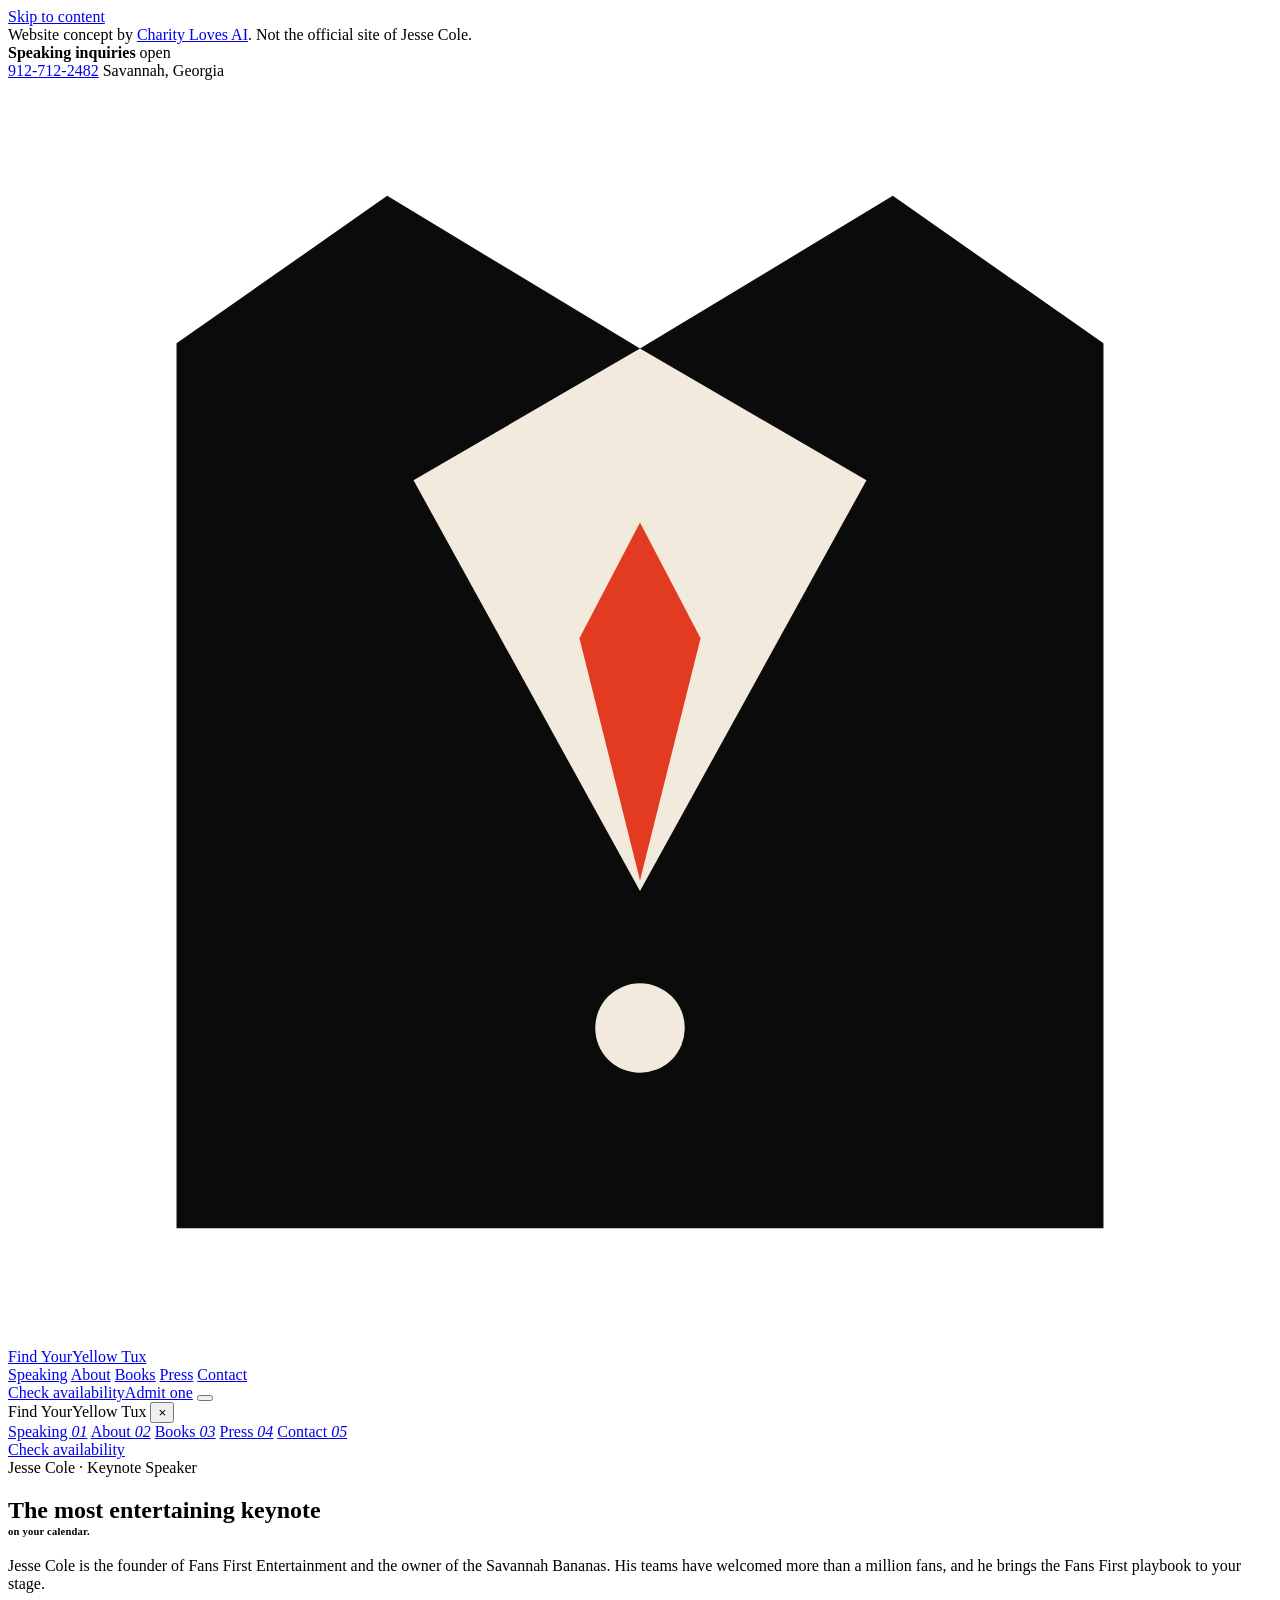
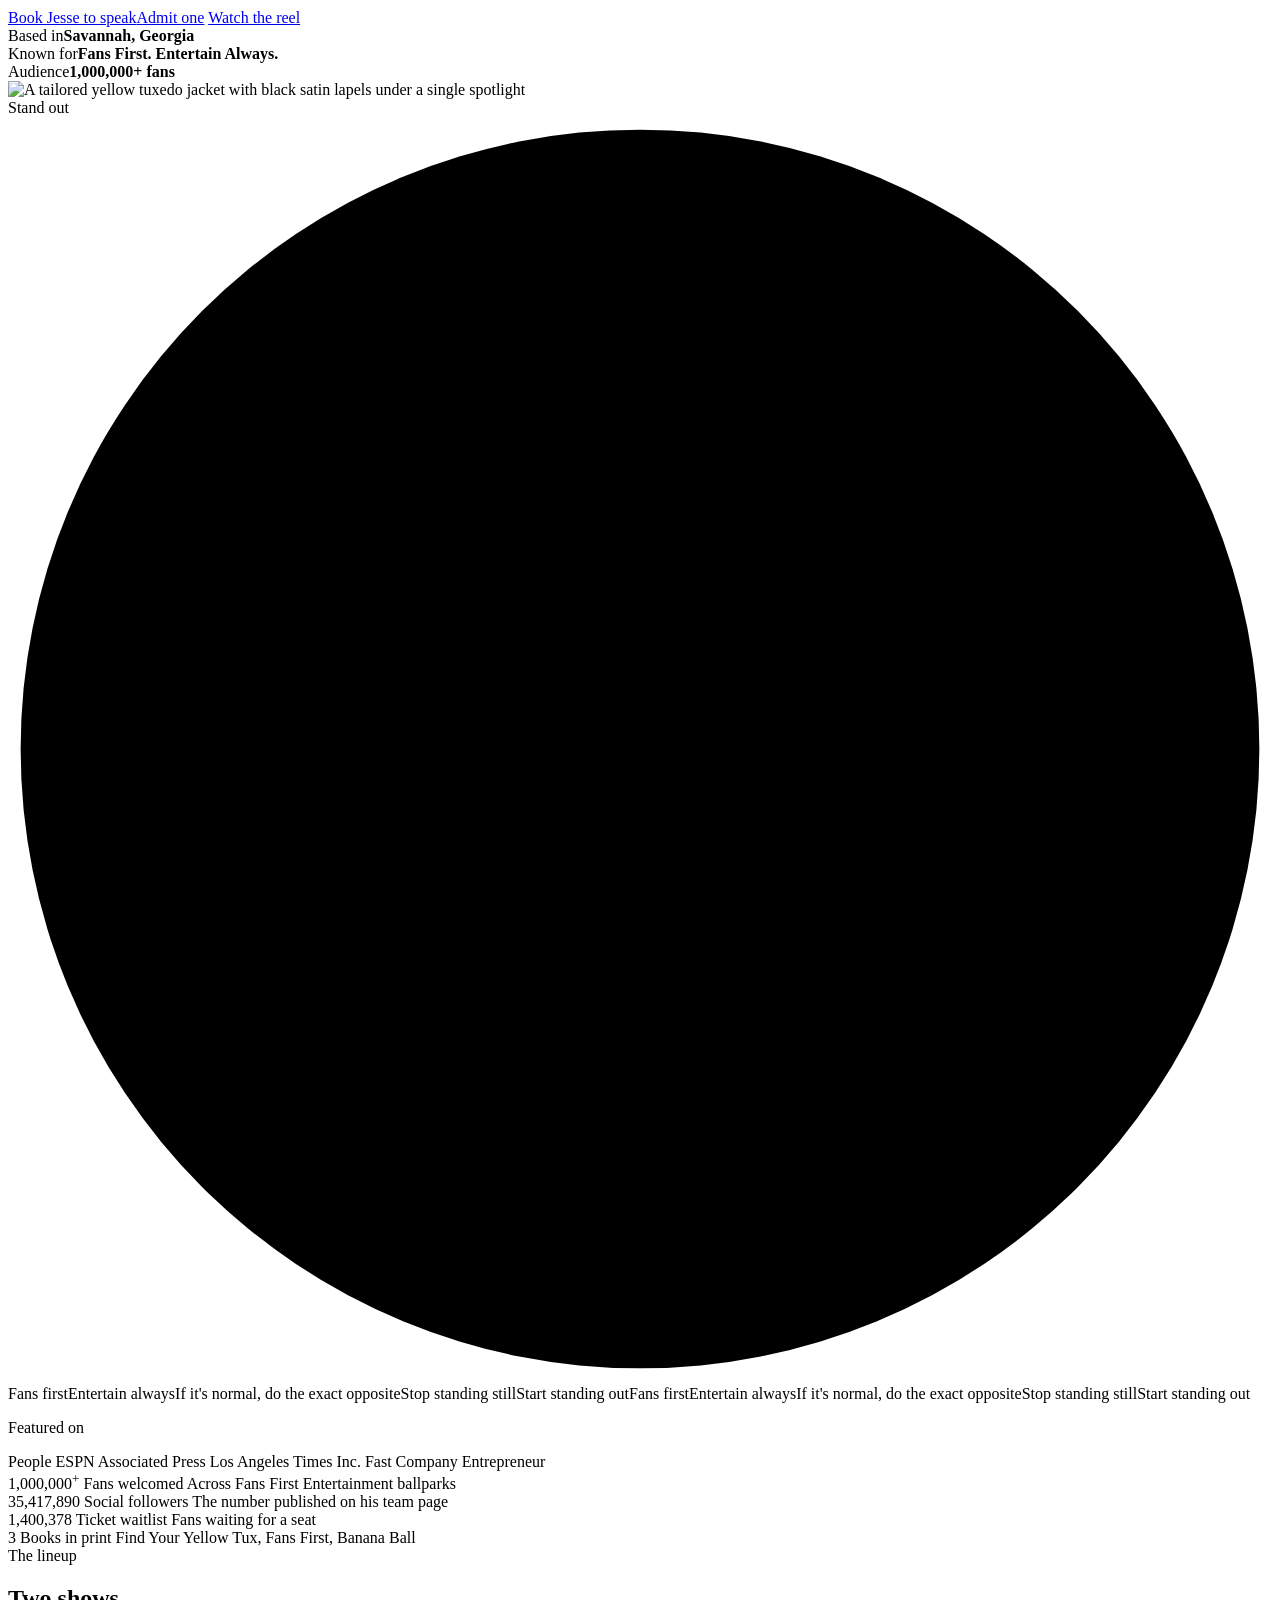
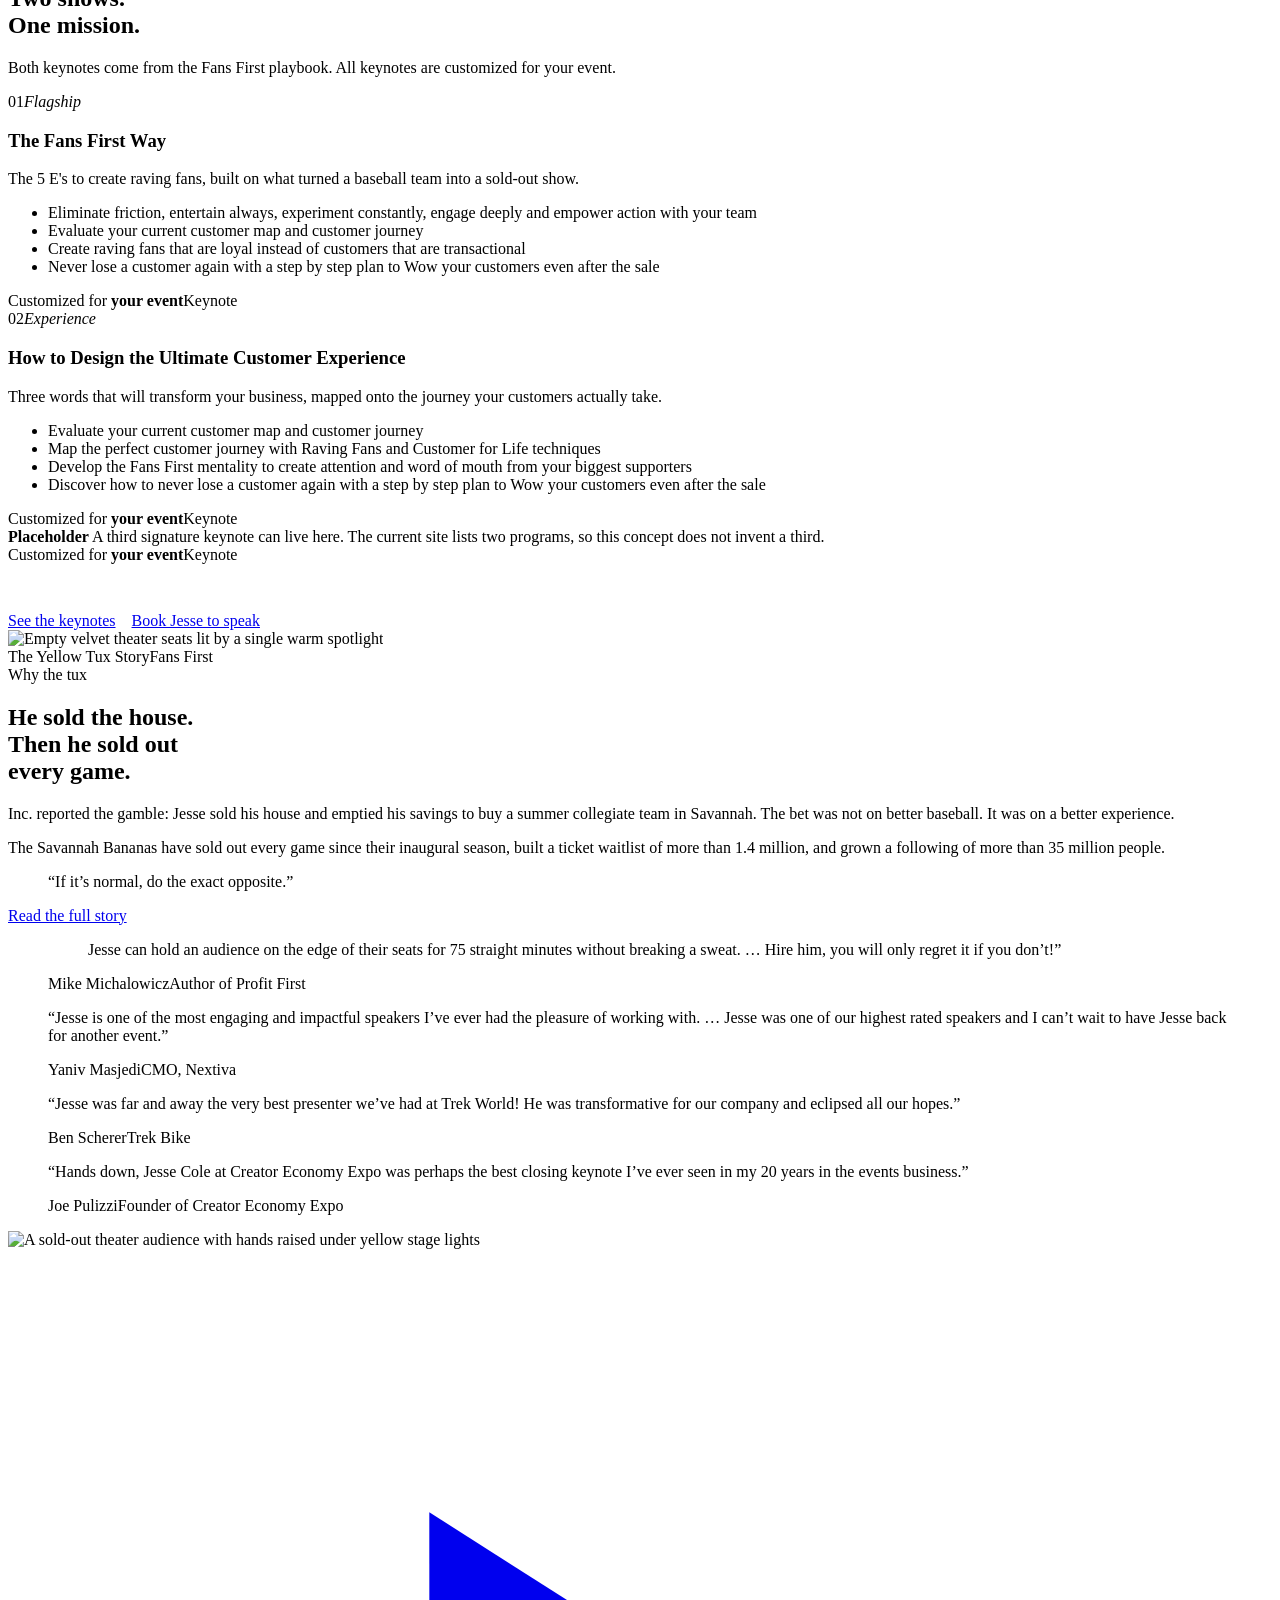
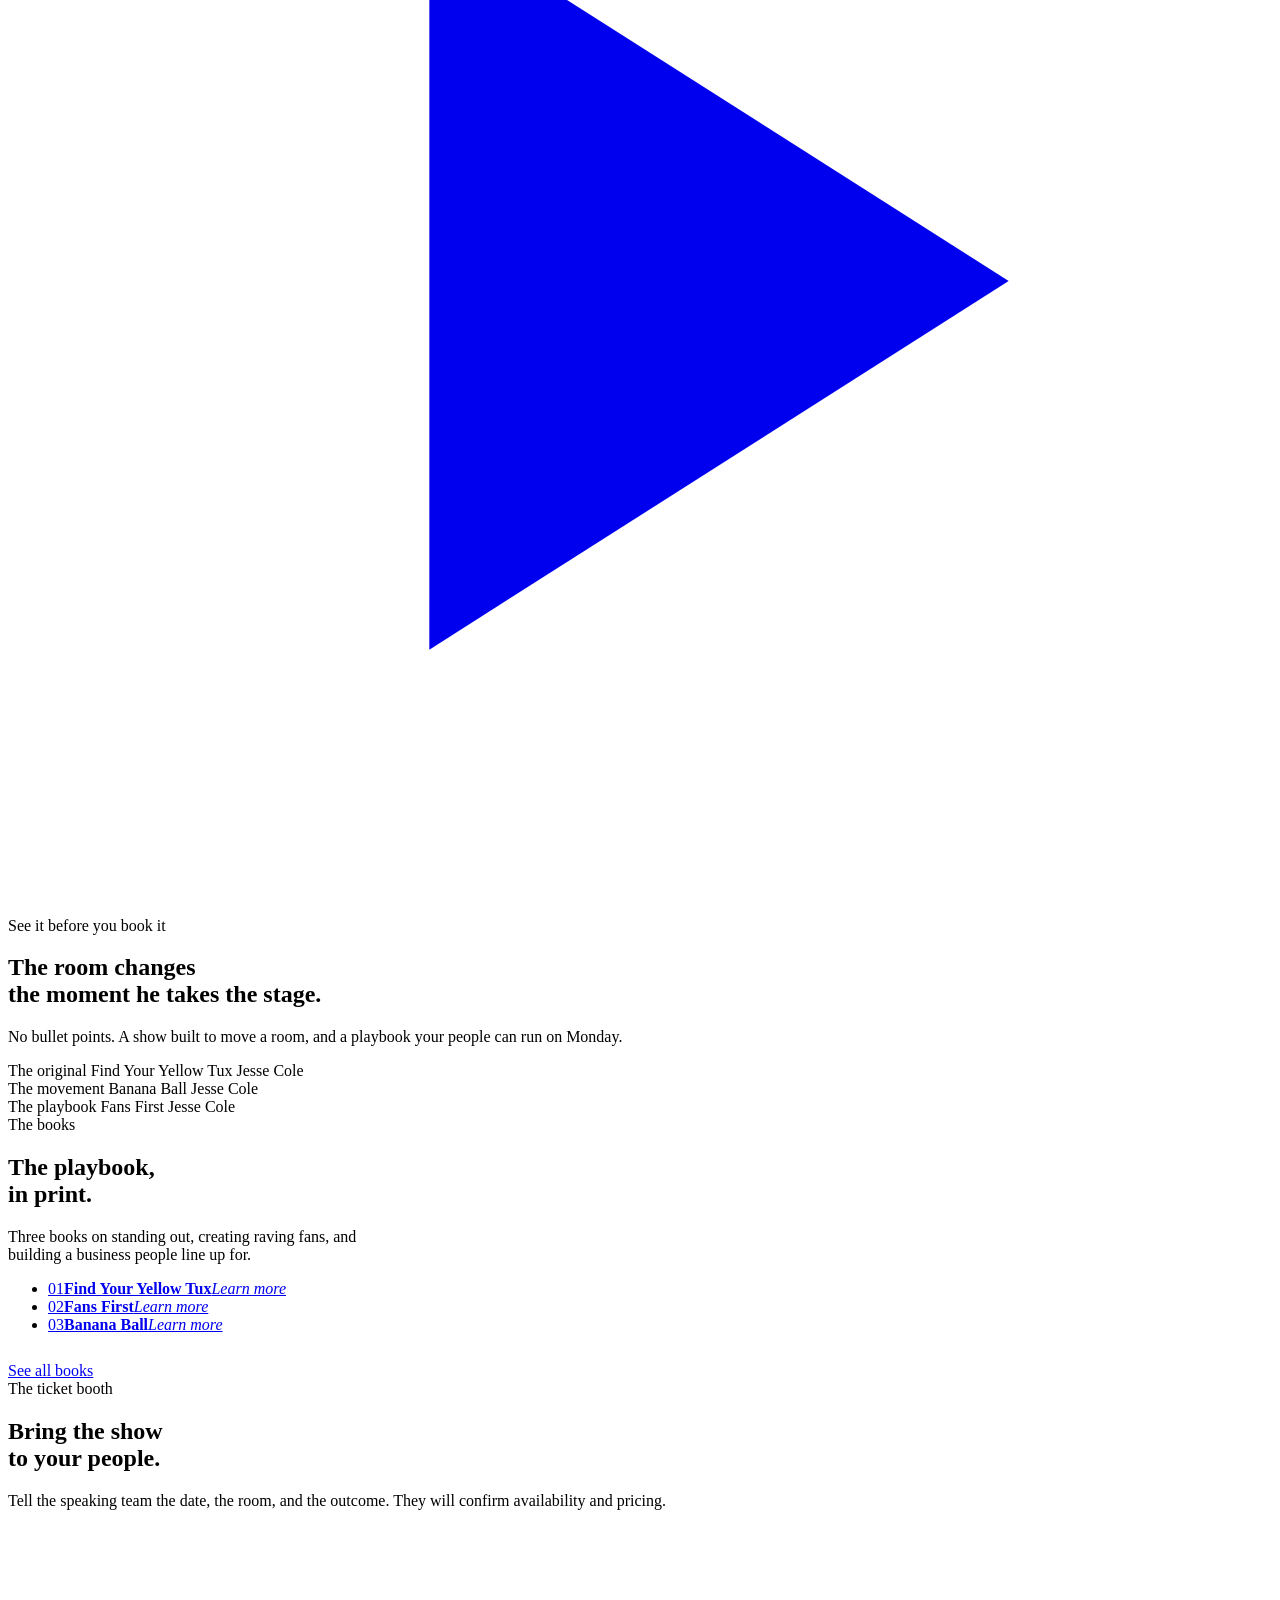
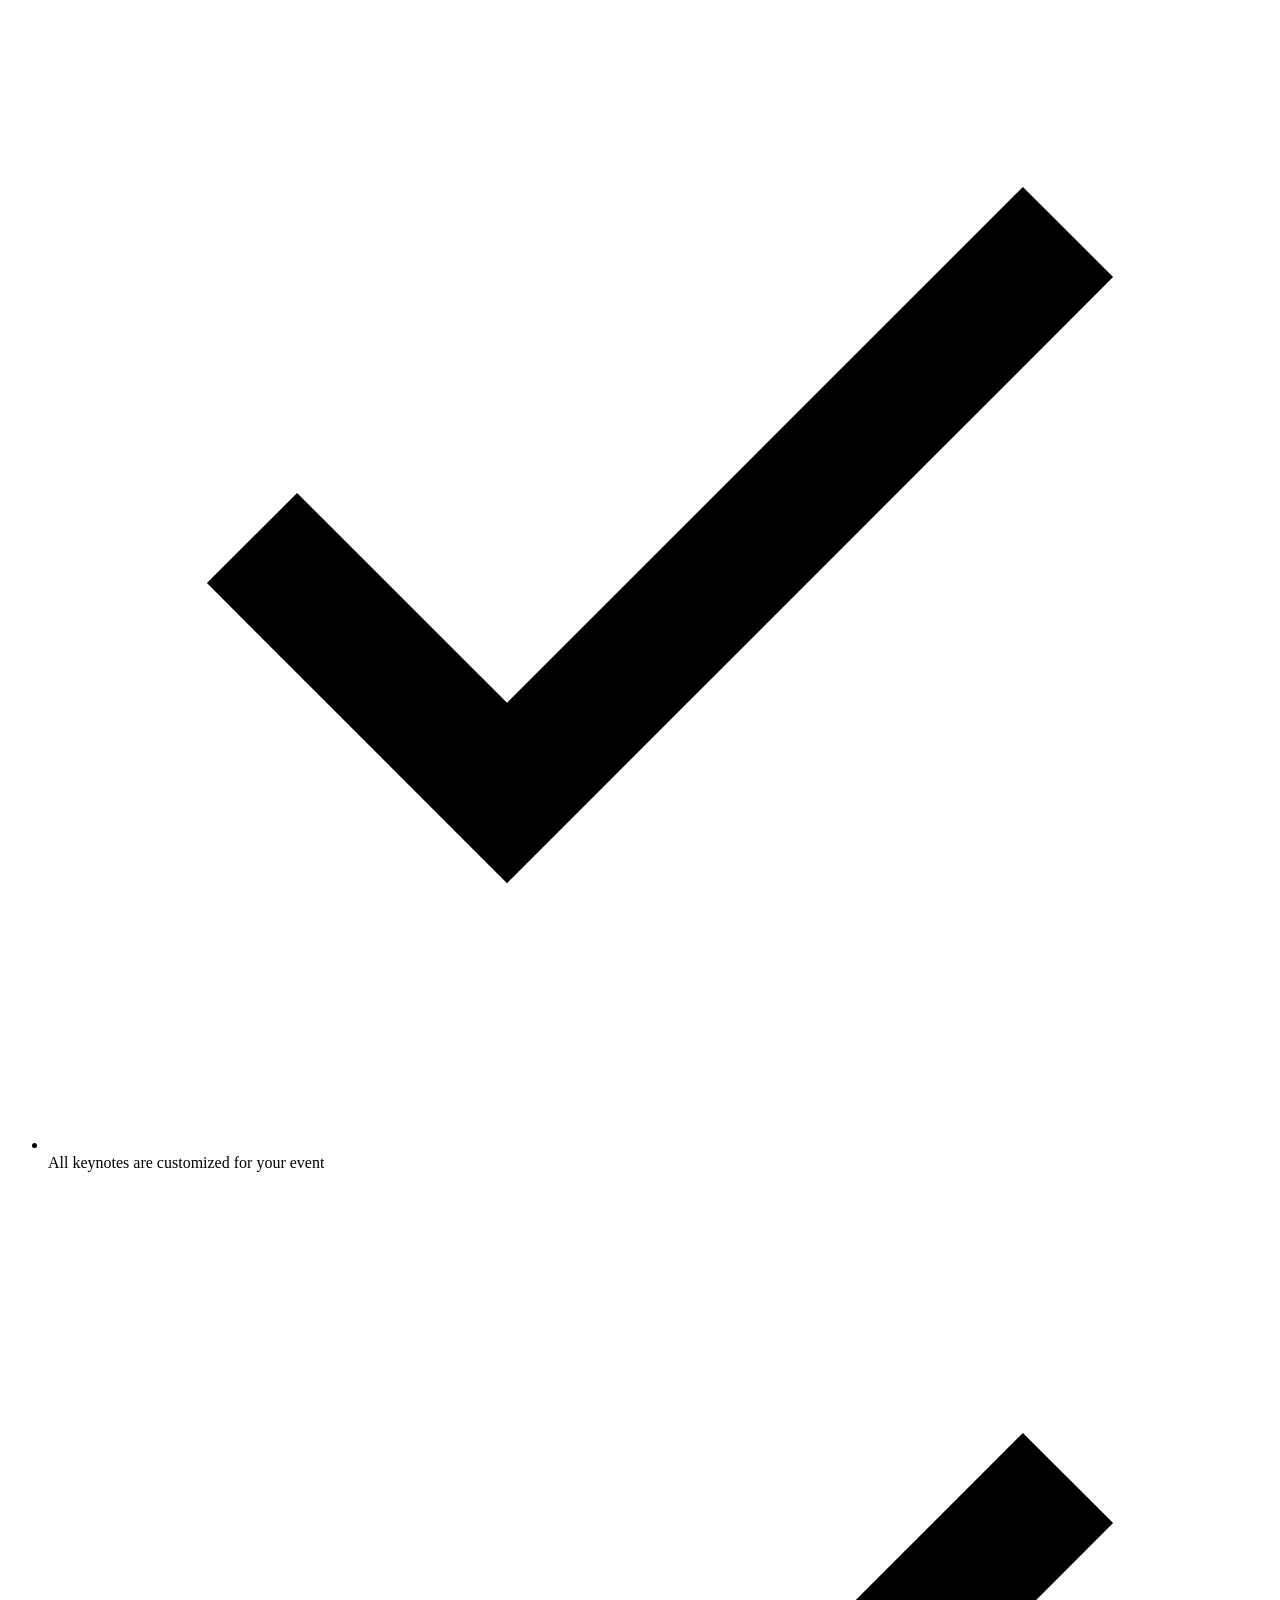
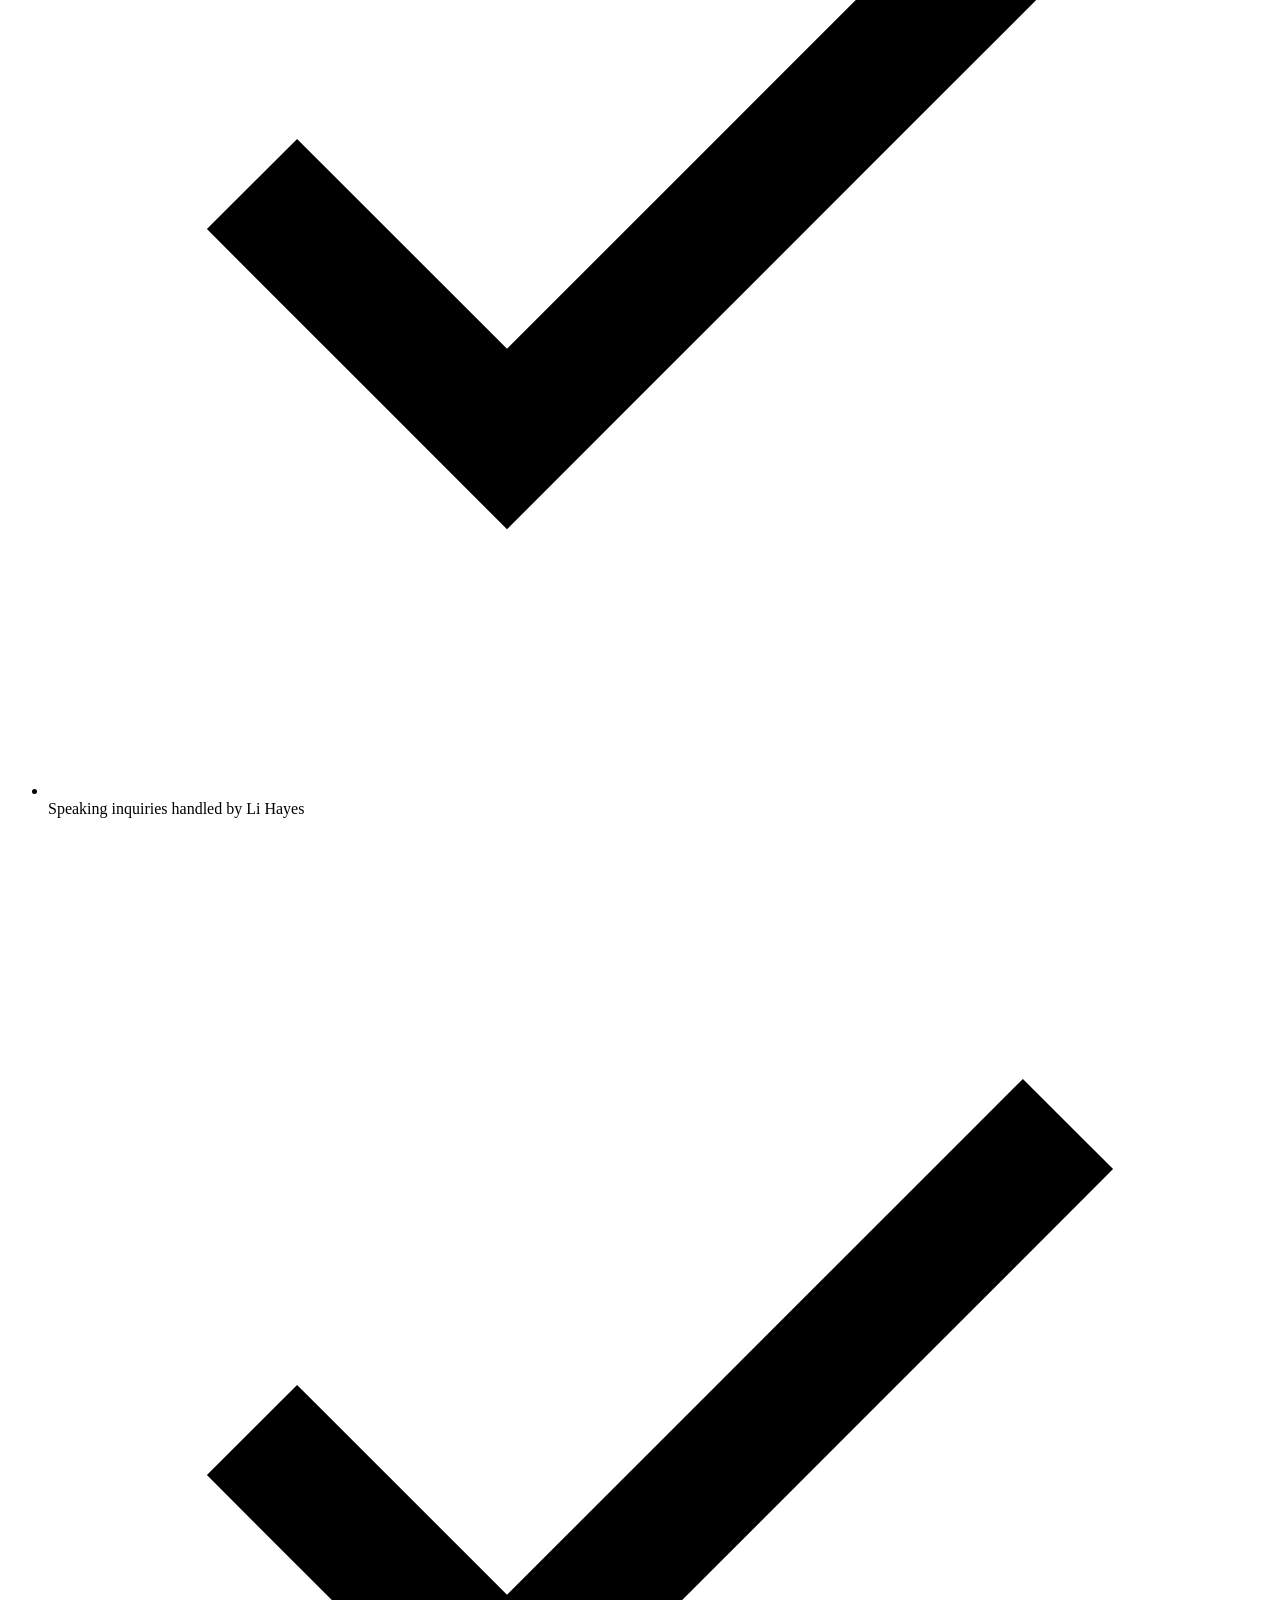
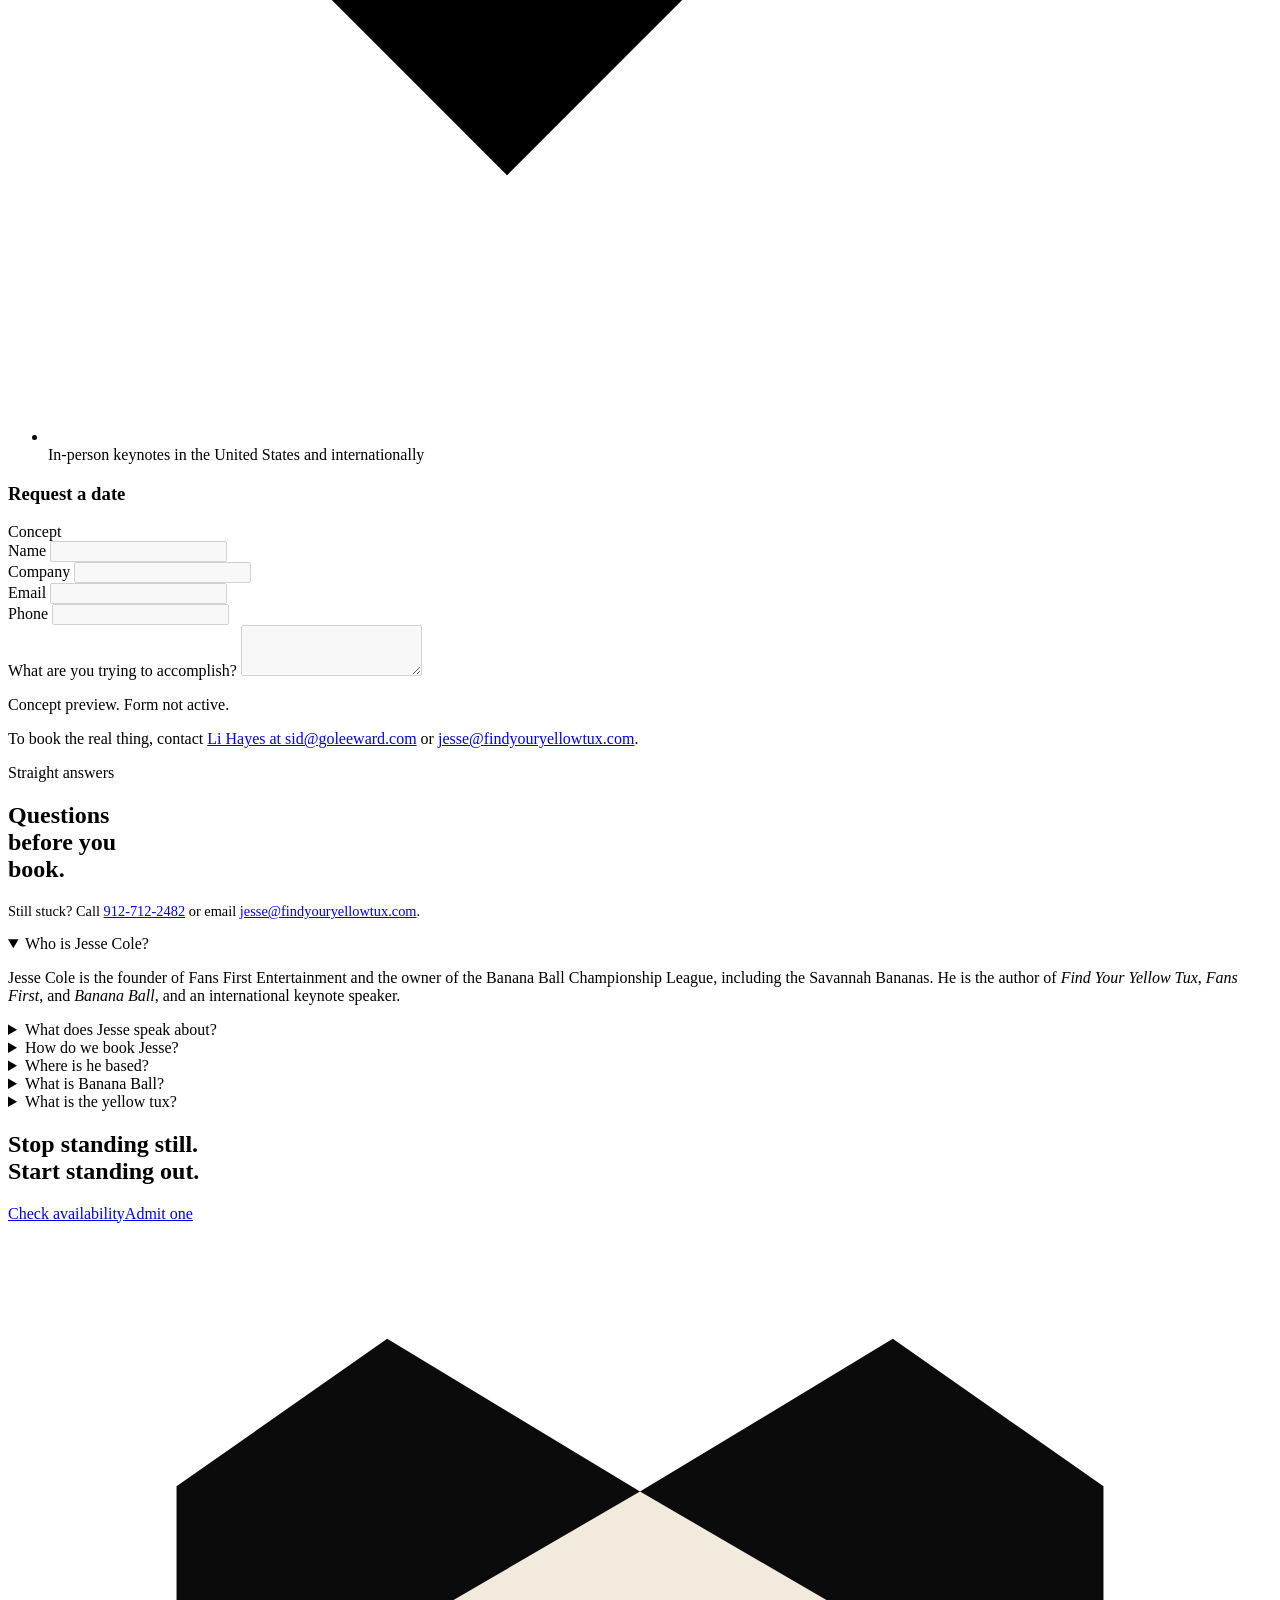
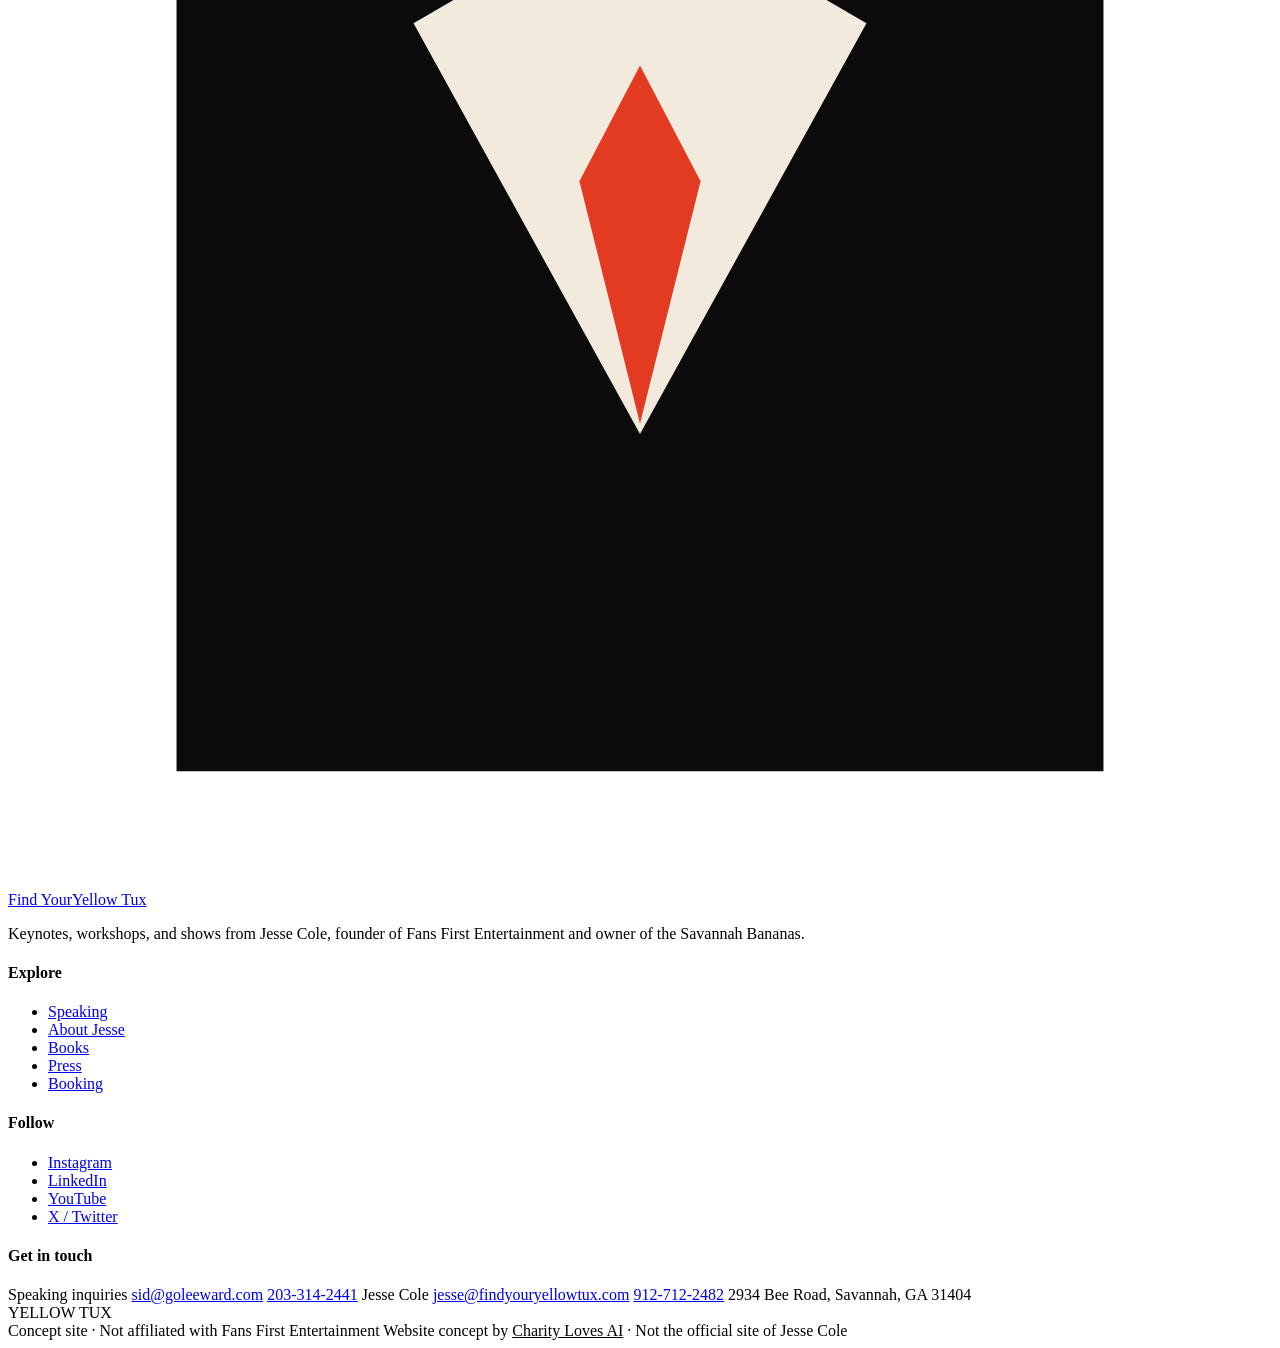
==== index.html @ e7c2ccee "Website concept for Find Your Yellow Tux" ====
<!DOCTYPE html>
<html lang="en">
<head>
<base href="/yellowtux-concept/">
<meta charset="utf-8">
<meta name="viewport" content="width=device-width, initial-scale=1">
<title>Find Your Yellow Tux · Website Concept</title>
<meta name="description" content="A website concept for Jesse Cole, keynote speaker and owner of the Savannah Bananas. Built by Charity Loves AI. Not the official site.">
<meta name="robots" content="noindex, nofollow">
<meta name="theme-color" content="#0b0b0b">
<meta name="author" content="Charity Loves AI">

<meta property="og:type" content="website">
<meta property="og:site_name" content="Find Your Yellow Tux Concept">
<meta property="og:locale" content="en_US">
<meta property="og:title" content="Jesse Cole — The Most Entertaining Keynote in America">
<meta property="og:description" content="Owner of the Savannah Bananas. Author of Find Your Yellow Tux. The keynote your people will talk about for years.">
<meta property="og:url" content="https://charity-ai.github.io/yellowtux-concept/">
<meta property="og:image" content="https://charity-ai.github.io/yellowtux-concept/assets/og-image.jpg">
<meta property="og:image:width" content="1200">
<meta property="og:image:height" content="630">
<meta property="og:image:alt" content="Jesse Cole, keynote speaker and owner of the Savannah Bananas, in a yellow tuxedo.">
<meta name="twitter:card" content="summary_large_image">
<meta name="twitter:site" content="@YellowTuxJesse">
<meta name="twitter:creator" content="@YellowTuxJesse">
<meta name="twitter:title" content="Jesse Cole — The Most Entertaining Keynote in America">
<meta name="twitter:description" content="Owner of the Savannah Bananas. Author of Find Your Yellow Tux. The keynote your people will talk about for years.">
<meta name="twitter:image" content="https://charity-ai.github.io/yellowtux-concept/assets/og-image.jpg">

<link rel="icon" href="assets/favicon.svg" type="image/svg+xml">
<link rel="apple-touch-icon" href="assets/favicon.svg">
<link rel="preconnect" href="https://fonts.googleapis.com">
<link rel="preconnect" href="https://fonts.gstatic.com" crossorigin>
<link rel="preload" as="image" href="assets/img/hero-tux.webp" fetchpriority="high">
<link href="https://fonts.googleapis.com/css2?family=Anton&family=Instrument+Serif:ital@0;1&family=Inter+Tight:wght@400;500;600;700;800&display=swap" rel="stylesheet">
<link rel="stylesheet" href="assets/css/style.css">
<noscript><style>[data-reveal]{opacity:1 !important;transform:none !important}</style></noscript>


<script type="application/ld+json">
{
  "@context": "https://schema.org",
  "@graph": [
    {
      "@type": "Person",
      "@id": "https://findyouryellowtux.com/#jesse-cole",
      "name": "Jesse Cole",
      "jobTitle": "Keynote Speaker, Author, and Owner of the Savannah Bananas",
      "description": "Jesse Cole is the founder of Fans First Entertainment, owner of the Savannah Bananas, and author of Find Your Yellow Tux, Banana Ball, and Fans First. He is known for the mantra \"If it's normal, do the exact opposite.\"",
      "url": "https://findyouryellowtux.com/",
      "image": "https://findyouryellowtux.com/assets/og-image.jpg",
      "worksFor": { "@id": "https://findyouryellowtux.com/#organization" },
      "knowsAbout": [
        "Customer experience",
        "Fan engagement",
        "Leadership",
        "Marketing and brand differentiation",
        "Innovation",
        "Corporate keynote speaking"
      ],
      "sameAs": [
        "https://www.linkedin.com/in/yellowtuxjesse/",
        "https://www.instagram.com/yellowtuxjesse/",
        "https://twitter.com/YellowTuxJesse",
        "https://www.youtube.com/channel/UCasNOOUN7FbQXBUsfZD4Y_Q"
      ]
    },
    {
      "@type": "Organization",
      "@id": "https://findyouryellowtux.com/#organization",
      "name": "Fans First Entertainment",
      "alternateName": "Find Your Yellow Tux",
      "url": "https://findyouryellowtux.com/",
      "founder": { "@id": "https://findyouryellowtux.com/#jesse-cole" },
      "foundingLocation": { "@type": "Place", "name": "Savannah, Georgia" },
      "address": {
        "@type": "PostalAddress",
        "streetAddress": "2934 Bee Road",
        "addressLocality": "Savannah",
        "addressRegion": "GA",
        "postalCode": "31404",
        "addressCountry": "US"
      },
      "email": "jesse@findyouryellowtux.com",
      "telephone": "+1-912-712-2482",
      "sameAs": [
        "https://www.linkedin.com/in/yellowtuxjesse/",
        "https://www.instagram.com/yellowtuxjesse/",
        "https://twitter.com/YellowTuxJesse"
      ]
    },
    {
      "@type": "WebSite",
      "@id": "https://findyouryellowtux.com/#website",
      "url": "https://findyouryellowtux.com/",
      "name": "Find Your Yellow Tux",
      "publisher": { "@id": "https://findyouryellowtux.com/#organization" },
      "inLanguage": "en-US"
    },
    {
      "@type": "WebPage",
      "@id": "https://findyouryellowtux.com/#webpage",
      "url": "https://findyouryellowtux.com/",
      "name": "Jesse Cole Keynote Speaker | Owner of the Savannah Bananas",
      "isPartOf": { "@id": "https://findyouryellowtux.com/#website" },
      "about": { "@id": "https://findyouryellowtux.com/#jesse-cole" },
      "primaryImageOfPage": "https://findyouryellowtux.com/assets/og-image.jpg",
      "inLanguage": "en-US"
    },
    {
      "@type": "Service",
      "@id": "https://findyouryellowtux.com/#speaking",
      "name": "Jesse Cole Keynote Speaking",
      "serviceType": "Corporate keynote speaking, workshops, and event hosting",
      "provider": { "@id": "https://findyouryellowtux.com/#jesse-cole" },
      "areaServed": { "@type": "Country", "name": "United States" },
      "description": "High-energy keynote presentations on customer experience, fan engagement, leadership, and standing out, built on the Fans First playbook behind the Savannah Bananas.",
      "url": "https://findyouryellowtux.com/speaking"
    },
    {
      "@type": "FAQPage",
      "@id": "https://findyouryellowtux.com/#faq",
      "mainEntity": [
        {
          "@type": "Question",
          "name": "Who is Jesse Cole?",
          "acceptedAnswer": {
            "@type": "Answer",
            "text": "Jesse Cole is the founder of Fans First Entertainment, the owner of the Savannah Bananas, and a keynote speaker and author. He wrote Find Your Yellow Tux, Banana Ball, and Fans First, and his teams have welcomed more than a million fans to their ballparks. He speaks to companies and associations about customer experience, fan engagement, leadership, and standing out."
          }
        },
        {
          "@type": "Question",
          "name": "What does Jesse Cole speak about?",
          "acceptedAnswer": {
            "@type": "Answer",
            "text": "Jesse Cole's signature keynotes cover the Fans First Way and its 5 E's, how to design the ultimate customer experience, and how to stand out by doing the exact opposite of normal. Every keynote is customized to the audience, the industry, and the outcomes the event team needs to hit."
          }
        },
        {
          "@type": "Question",
          "name": "How much does it cost to book Jesse Cole?",
          "acceptedAnswer": {
            "@type": "Answer",
            "text": "Speaking fees vary by date, format, location, and audience size. Share your event date and details through the booking form and the speaking team will respond with availability and pricing."
          }
        },
        {
          "@type": "Question",
          "name": "Does Jesse Cole speak virtually or internationally?",
          "acceptedAnswer": {
            "@type": "Answer",
            "text": "Yes. Jesse Cole delivers in-person keynotes across the United States and internationally, and offers virtual and hybrid formats for teams that cannot gather in one room."
          }
        },
        {
          "@type": "Question",
          "name": "How far in advance should we book Jesse Cole?",
          "acceptedAnswer": {
            "@type": "Answer",
            "text": "Most organizations book six to twelve months ahead, and popular dates close earlier. If your date is inside that window, send it anyway. The team will tell you what is open."
          }
        },
        {
          "@type": "Question",
          "name": "What is the yellow tux?",
          "acceptedAnswer": {
            "@type": "Answer",
            "text": "The yellow tux is Jesse Cole's promise to stand out. He wears one every day as a reminder that blending in is the most expensive decision a business can make. It became the title of his first book, Find Your Yellow Tux."
          }
        }
      ]
    },
    {
      "@type": "BreadcrumbList",
      "itemListElement": [
        { "@type": "ListItem", "position": 1, "name": "Home", "item": "https://findyouryellowtux.com/" }
      ]
    }
  ]
}
</script>
</head>
<body>
<a class="skip" href="#main">Skip to content</a>
<div class="concept-banner" role="note">
  <span class="concept-banner__dot" aria-hidden="true"></span>
  <span>Website concept by <a href="https://charitylovesai.com" target="_blank" rel="noopener">Charity Loves AI</a>. Not the official site of Jesse Cole.</span>
</div>


<div class="topbar">
  <div class="wrap topbar__in">
    <div><strong>Speaking inquiries</strong> open</div>
    <div class="topbar__right">
      <a href="tel:+19127122482">912-712-2482</a>
      <span>Savannah, Georgia</span>
    </div>
  </div>
</div>

<header class="site-header" id="site-header">
  <div class="wrap nav">
    <a class="brand" href="./" aria-label="Find Your Yellow Tux home">
      <span class="brand__mark" aria-hidden="true">
        <svg viewBox="0 0 24 24" fill="none" xmlns="http://www.w3.org/2000/svg">
          <path d="M7.2 2.2 12 5.1l4.8-2.9 4 2.8v16.8H3.2V5l4-2.8Z" fill="#0b0b0b"/>
          <path d="M12 5.1 16.3 7.6 12 15.4 7.7 7.6 12 5.1Z" fill="#f2ebdd"/>
          <path d="M12 8.4l1.15 2.2L12 15.2l-1.15-4.6L12 8.4Z" fill="#e23b22"/>
          <circle cx="12" cy="18" r=".85" fill="#f2ebdd"/>
        </svg>
      </span>
      <span class="brand__type"><span>Find Your</span><span>Yellow Tux</span></span>
    </a>

    <nav class="nav__links" aria-label="Primary">
      <a href="speaking/">Speaking</a>
      <a href="about/">About</a>
      <a href="about/#books">Books</a>
      <a href="about/#press">Press</a>
      <a href="book/">Contact</a>
    </nav>

    <div class="nav__cta">
      <a class="btn" href="book/"><span>Check availability</span><span class="btn__tag">Admit one</span></a>
      <button class="burger" type="button" aria-label="Open menu" aria-expanded="false" aria-controls="mobile-menu">
        <span></span>
      </button>
    </div>
  </div>
</header>

<div class="mobile-menu" id="mobile-menu" aria-hidden="true">
  <div class="mobile-menu__top">
    <span class="brand__type"><span>Find Your</span><span>Yellow Tux</span></span>
    <button class="mobile-menu__close" type="button" aria-label="Close menu">&times;</button>
  </div>
  <nav aria-label="Mobile">
    <a href="speaking/">Speaking <em>01</em></a>
    <a href="about/">About <em>02</em></a>
    <a href="about/#books">Books <em>03</em></a>
    <a href="about/#press">Press <em>04</em></a>
    <a href="book/">Contact <em>05</em></a>
  </nav>
  <a class="btn" href="book/"><span>Check availability</span></a>
</div>

<main id="main">
  <!-- HERO -->
  <section class="hero">
    <div class="wrap hero__grid">
      <div class="hero__copy">
        <span class="hero__kicker"><i></i> Jesse Cole · Keynote Speaker</span>
        <h1>
          <span class="l1">The most</span>
          <span class="l2">entertaining</span>
          <span class="l3">keynote</span>
          <span class="l4" style="font-size:.44em;letter-spacing:.02em;margin-top:.18em;display:block">on your calendar.</span>
        </h1>
        <p class="hero__sub">Jesse Cole is the founder of Fans First Entertainment and the owner of the Savannah Bananas. His teams have welcomed more than a million fans, and he brings the Fans First playbook to your stage.</p>
        <div class="hero__actions">
          <a class="btn" href="book/"><span>Book Jesse to speak</span><span class="btn__tag">Admit one</span></a>
          <a class="link-arrow" href="#reel">Watch the reel</a>
        </div>
        <div class="hero__meta">
          <div>Based in<b>Savannah, Georgia</b></div>
          <div>Known for<b>Fans First. Entertain Always.</b></div>
          <div>Audience<b>1,000,000+ fans</b></div>
        </div>
      </div>

      <div class="hero__visual">
        <div class="hero__frame">
          <img src="assets/img/hero-tux.webp" alt="A tailored yellow tuxedo jacket with black satin lapels under a single spotlight" width="900" height="1125" fetchpriority="high" decoding="async">
        </div>
        <div class="hero__tag">Stand out</div>
        <svg class="hero__stamp" viewBox="0 0 100 100" aria-hidden="true">
          <circle cx="50" cy="50" r="49"/>
          <defs>
            <path id="stampPath" d="M50,50 m-36,0 a36,36 0 1,1 72,0 a36,36 0 1,1 -72,0"/>
          </defs>
          <text><textPath href="#stampPath" startOffset="10" textLength="206" lengthAdjust="spacingAndGlyphs">IF IT'S NORMAL ★ DO THE OPPOSITE ★</textPath></text>
        </svg>
      </div>
    </div>
  </section>

  <!-- MARQUEE -->
  <div class="marquee" aria-hidden="true">
    <div class="marquee__track">
      <span>Fans first</span><span>Entertain always</span><span>If it's normal, do the exact opposite</span><span>Stop standing still</span><span>Start standing out</span><span>Fans first</span><span>Entertain always</span><span>If it's normal, do the exact opposite</span><span>Stop standing still</span><span>Start standing out</span>
    </div>
  </div>

  <!-- PRESS -->
  <section class="press" aria-label="Featured in">
    <div class="wrap">
      <p class="press__label">Featured on</p>
      <div class="press__row">
        <span>People</span>
        <span>ESPN</span>
        <span>Associated Press</span>
        <span>Los Angeles Times</span>
        <span>Inc.</span>
        <span>Fast Company</span>
        <span>Entrepreneur</span>
      </div>
    </div>
  </section>

  <!-- STATS -->
  <section class="section section--bone section--tight">
    <div class="wrap">
      <div class="stats__grid" data-reveal>
        <div class="stat">
          <span class="stat__num">1,000,000<sup>+</sup></span>
          <span class="stat__label">Fans welcomed</span>
          <span class="stat__note">Across Fans First Entertainment ballparks</span>
        </div>
        <div class="stat">
          <span class="stat__num">35,417,890</span>
          <span class="stat__label">Social followers</span>
          <span class="stat__note">The number published on his team page</span>
        </div>
        <div class="stat">
          <span class="stat__num">1,400,378</span>
          <span class="stat__label">Ticket waitlist</span>
          <span class="stat__note">Fans waiting for a seat</span>
        </div>
        <div class="stat">
          <span class="stat__num">3</span>
          <span class="stat__label">Books in print</span>
          <span class="stat__note">Find Your Yellow Tux, Fans First, Banana Ball</span>
        </div>
      </div>
    </div>
  </section>

  <!-- LINEUP -->
  <section class="section" id="keynotes">
    <div class="wrap">
      <div class="lineup__head">
        <div data-reveal>
          <span class="eyebrow">The lineup</span>
          <h2 class="display h-lg">Two shows.<br><span class="mark">One mission.</span></h2>
        </div>
        <p class="lede" data-reveal style="--d:.1s">Both keynotes come from the Fans First playbook. All keynotes are customized for your event.</p>
      </div>

      <div class="cards cards--two">
        <article class="talk" data-reveal>
          <div class="talk__num"><span>01</span><em>Flagship</em></div>
          <h3>The Fans First Way</h3>
          <p class="talk__desc">The 5 E's to create raving fans, built on what turned a baseball team into a sold-out show.</p>
          <ul>
            <li>Eliminate friction, entertain always, experiment constantly, engage deeply and empower action with your team</li>
            <li>Evaluate your current customer map and customer journey</li>
            <li>Create raving fans that are loyal instead of customers that are transactional</li>
            <li>Never lose a customer again with a step by step plan to Wow your customers even after the sale</li>
          </ul>
          <div class="talk__foot"><span>Customized for <b>your event</b></span><span>Keynote</span></div>
        </article>

        <article class="talk" data-reveal style="--d:.08s">
          <div class="talk__num"><span>02</span><em>Experience</em></div>
          <h3>How to Design the Ultimate Customer Experience</h3>
          <p class="talk__desc">Three words that will transform your business, mapped onto the journey your customers actually take.</p>
          <ul>
            <li>Evaluate your current customer map and customer journey</li>
            <li>Map the perfect customer journey with Raving Fans and Customer for Life techniques</li>
            <li>Develop the Fans First mentality to create attention and word of mouth from your biggest supporters</li>
            <li>Discover how to never lose a customer again with a step by step plan to Wow your customers even after the sale</li>
          </ul>
          <div class="talk__foot"><span>Customized for <b>your event</b></span><span>Keynote</span></div>
        </article>

      </div>

      <div class="placeholder placeholder--wide" data-reveal>
        <b>Placeholder</b>
        A third signature keynote can live here. The current site lists two programs, so this concept does not invent a third.
      </div>

          <div class="talk__foot"><span>Customized for <b>your event</b></span><span>Keynote</span></div>
        </article>
      </div>

      <div style="margin-top:clamp(2rem,4vw,3rem);display:flex;gap:1rem;flex-wrap:wrap;align-items:center">
        <a class="btn btn--ghost" href="speaking/"><span>See the keynotes</span></a>
        <a class="link-arrow" href="book/">Book Jesse to speak</a>
      </div>
    </div>
  </section>

  <!-- STORY -->
  <section class="section section--bone" id="story">
    <div class="wrap story__grid">
      <div class="story__media" data-reveal>
        <img src="assets/img/theater-seats.webp" alt="Empty velvet theater seats lit by a single warm spotlight" width="1200" height="800" loading="lazy" decoding="async">
        <div class="story__caption"><span>The Yellow Tux Story</span><span>Fans First</span></div>
      </div>
      <div class="story__body" data-reveal style="--d:.1s">
        <span class="eyebrow">Why the tux</span>
        <h2 class="display h-lg">He sold the house.<br>Then he sold out<br><span class="mark">every game.</span></h2>
        <p>Inc. reported the gamble: Jesse sold his house and emptied his savings to buy a summer collegiate team in Savannah. The bet was not on better baseball. It was on a better experience.</p>
        <p>The Savannah Bananas have sold out every game since their inaugural season, built a ticket waitlist of more than 1.4 million, and grown a following of more than 35 million people.</p>
        <blockquote class="story__quote">&ldquo;If it&rsquo;s normal, do the exact opposite.&rdquo;</blockquote>
        <a class="link-arrow" href="about/">Read the full story</a>
      </div>
    </div>
  </section>

  <!-- PROOF -->
  <section class="section section--yellow" id="proof">
    <div class="wrap">
      <div class="proof__grid">
        <figure class="quote-big" data-reveal>
          <blockquote>
            <p>Jesse can hold an audience on the edge of their seats for 75 straight minutes without breaking a sweat. &hellip; Hire him, you will only regret it if you don&rsquo;t!&rdquo;</p>
          </blockquote>
          <figcaption>Mike Michalowicz<span>Author of Profit First</span></figcaption>
        </figure>
        <div class="quotes-small" data-reveal style="--d:.1s">
          <figure>
            <p>&ldquo;Jesse is one of the most engaging and impactful speakers I&rsquo;ve ever had the pleasure of working with. &hellip; Jesse was one of our highest rated speakers and I can&rsquo;t wait to have Jesse back for another event.&rdquo;</p>
            <figcaption>Yaniv Masjedi<span>CMO, Nextiva</span></figcaption>
          </figure>
          <figure>
            <p>&ldquo;Jesse was far and away the very best presenter we&rsquo;ve had at Trek World! He was transformative for our company and eclipsed all our hopes.&rdquo;</p>
            <figcaption>Ben Scherer<span>Trek Bike</span></figcaption>
          </figure>
          <figure>
            <p>&ldquo;Hands down, Jesse Cole at Creator Economy Expo was perhaps the best closing keynote I&rsquo;ve ever seen in my 20 years in the events business.&rdquo;</p>
            <figcaption>Joe Pulizzi<span>Founder of Creator Economy Expo</span></figcaption>
          </figure>
        </div>
      </div>
    </div>
  </section>

  <!-- REEL -->
  <section class="reel" id="reel">
    <div class="reel__bg">
      <img src="assets/img/crowd.webp" alt="A sold-out theater audience with hands raised under yellow stage lights" width="1800" height="772" loading="lazy" decoding="async">
    </div>
    <div class="reel__in" data-reveal>
      <a class="reel__play" href="https://www.youtube.com/channel/UCasNOOUN7FbQXBUsfZD4Y_Q" target="_blank" rel="noopener" aria-label="Watch Jesse Cole's speaking reel on YouTube">
        <svg viewBox="0 0 24 24" fill="currentColor" aria-hidden="true"><path d="M8 5v14l11-7z"/></svg>
      </a>
      <span class="eyebrow" style="justify-content:center">See it before you book it</span>
      <h2 class="display h-lg">The room changes<br>the moment he <span class="mark">takes the stage.</span></h2>
      <p>No bullet points. A show built to move a room, and a playbook your people can run on Monday.</p>
    </div>
  </section>

  <!-- BOOKS -->
  <section class="section section--bone" id="books">
    <div class="wrap books__grid">
      <div class="book-stack" data-reveal aria-label="Books by Jesse Cole">
        <div class="book">
          <span class="book__kicker">The original</span>
          <span class="book__title">Find Your Yellow Tux</span>
          <span class="book__author">Jesse Cole</span>
        </div>
        <div class="book">
          <span class="book__kicker">The movement</span>
          <span class="book__title">Banana Ball</span>
          <span class="book__author">Jesse Cole</span>
        </div>
        <div class="book">
          <span class="book__kicker">The playbook</span>
          <span class="book__title">Fans First</span>
          <span class="book__author">Jesse Cole</span>
        </div>
      </div>
      <div data-reveal style="--d:.1s">
        <span class="eyebrow">The books</span>
        <h2 class="display h-lg">The playbook,<br><span class="mark">in print.</span></h2>
        <p class="lede" style="max-width:44ch">Three books on standing out, creating raving fans, and building a business people line up for.</p>
        <ul class="books__list">
          <li><a href="https://findyouryellowtux.com/books/find-your-yellow-tux/" target="_blank" rel="noopener"><span>01</span><b>Find Your Yellow Tux</b><em>Learn more</em></a></li>
          <li><a href="https://findyouryellowtux.com/books/fans-first/" target="_blank" rel="noopener"><span>02</span><b>Fans First</b><em>Learn more</em></a></li>
          <li><a href="https://findyouryellowtux.com/books/banana-ball/" target="_blank" rel="noopener"><span>03</span><b>Banana Ball</b><em>Learn more</em></a></li>
        </ul>
        <div style="margin-top:1.75rem"><a class="link-arrow" href="about/#books">See all books</a></div>
      </div>
    </div>
  </section>

  <!-- BOOKING -->
  <section class="section section--yellow book-cta" id="book">
    <div class="wrap book-cta__grid">
      <div data-reveal>
        <span class="eyebrow">The ticket booth</span>
        <h2 class="display h-lg">Bring the show<br>to your <span class="mark">people.</span></h2>
        <p class="lede">Tell the speaking team the date, the room, and the outcome. They will confirm availability and pricing.</p>
        <ul class="book-cta__list">
          <li><svg viewBox="0 0 24 24" fill="none" stroke="currentColor" stroke-width="2.5" aria-hidden="true"><path d="M20 6 9 17l-5-5"/></svg> All keynotes are customized for your event</li>
          <li><svg viewBox="0 0 24 24" fill="none" stroke="currentColor" stroke-width="2.5" aria-hidden="true"><path d="M20 6 9 17l-5-5"/></svg> Speaking inquiries handled by Li Hayes</li>
          <li><svg viewBox="0 0 24 24" fill="none" stroke="currentColor" stroke-width="2.5" aria-hidden="true"><path d="M20 6 9 17l-5-5"/></svg> In-person keynotes in the United States and internationally</li>
        </ul>
      </div>

      <div class="form-card" data-reveal style="--d:.1s">
        <div class="form-card__head">
          <h3>Request a date</h3>
          <span>Concept</span>
        </div>
        <div class="form-disabled" aria-describedby="form-inactive">
          <div class="field-row">
            <div class="field">
              <label for="name">Name</label>
              <input id="name" name="name" type="text" autocomplete="off" disabled>
            </div>
            <div class="field">
              <label for="company">Company</label>
              <input id="company" name="company" type="text" autocomplete="off" disabled>
            </div>
          </div>
          <div class="field-row">
            <div class="field">
              <label for="email">Email</label>
              <input id="email" name="email" type="email" autocomplete="off" disabled>
            </div>
            <div class="field">
              <label for="phone">Phone</label>
              <input id="phone" name="phone" type="tel" autocomplete="off" disabled>
            </div>
          </div>
          <div class="field">
            <label for="message">What are you trying to accomplish?</label>
            <textarea id="message" name="message" rows="3" disabled></textarea>
          </div>
          <p class="form-inactive" id="form-inactive">Concept preview. Form not active.</p>
        </div>
        <p class="form-note">To book the real thing, contact <a href="mailto:sid@goleeward.com">Li Hayes at sid@goleeward.com</a> or <a href="mailto:jesse@findyouryellowtux.com">jesse@findyouryellowtux.com</a>.</p>
      </div>
    </div>
  </section>

  <!-- FAQ -->
  <section class="section section--bone" id="faq">
    <div class="wrap faq__grid">
      <div data-reveal>
        <span class="eyebrow">Straight answers</span>
        <h2 class="display h-md">Questions<br>before you<br>book.</h2>
        <p style="margin-top:1.25rem;font-size:.9rem;color:var(--muted-dark)">Still stuck? Call <a href="tel:+19127122482" style="text-decoration:underline">912-712-2482</a> or email <a href="mailto:jesse@findyouryellowtux.com" style="text-decoration:underline">jesse@findyouryellowtux.com</a>.</p>
      </div>
      <div class="faq" data-reveal style="--d:.1s">
        <div class="faq__list">
          <details open>
            <summary>Who is Jesse Cole?</summary>
            <p>Jesse Cole is the founder of Fans First Entertainment and the owner of the Banana Ball Championship League, including the Savannah Bananas. He is the author of <em>Find Your Yellow Tux</em>, <em>Fans First</em>, and <em>Banana Ball</em>, and an international keynote speaker.</p>
          </details>
          <details>
            <summary>What does Jesse speak about?</summary>
            <p>Two signature keynotes: <em>The Fans First Way</em>, on the 5 E's to create raving fans, and <em>How to Design the Ultimate Customer Experience</em>. All keynotes are customized for your event.</p>
          </details>
          <details>
            <summary>How do we book Jesse?</summary>
            <p>Speaking inquiries are handled by Li Hayes at <a href="mailto:sid@goleeward.com">sid@goleeward.com</a> or 203-314-2441. You can also reach Jesse at <a href="mailto:jesse@findyouryellowtux.com">jesse@findyouryellowtux.com</a> or 912-712-2482.</p>
          </details>
          <details>
            <summary>Where is he based?</summary>
            <p>Savannah, Georgia. The office address published on his site is 2934 Bee Road, Savannah, GA 31404.</p>
          </details>
          <details>
            <summary>What is Banana Ball?</summary>
            <p>Banana Ball is the version of baseball Jesse invented: a two-hour time limit, no walks, no bunting, no stepping out of the box, no mound visits, and fans can catch a foul ball for an out.</p>
          </details>
          <details>
            <summary>What is the yellow tux?</summary>
            <p>It is the image behind his first book, <em>Find Your Yellow Tux</em>, and a shorthand for the idea he speaks about: standing out instead of blending in.</p>
          </details>
        </div>
      </div>
    </div>
  </section>

</main>

<footer class="footer">
  <div class="wrap">
    <div class="footer__cta">
      <h2 class="display h-lg">Stop standing still.<br><span style="color:var(--yellow)">Start standing out.</span></h2>
      <a class="btn" href="book/"><span>Check availability</span><span class="btn__tag">Admit one</span></a>
    </div>

    <div class="footer__grid">
      <div class="footer__brand">
        <a class="brand" href="./" style="margin-bottom:1rem">
          <span class="brand__mark" aria-hidden="true">
            <svg viewBox="0 0 24 24" fill="none" xmlns="http://www.w3.org/2000/svg">
              <path d="M7.2 2.2 12 5.1l4.8-2.9 4 2.8v16.8H3.2V5l4-2.8Z" fill="#0b0b0b"/>
              <path d="M12 5.1 16.3 7.6 12 15.4 7.7 7.6 12 5.1Z" fill="#f2ebdd"/>
              <path d="M12 8.4l1.15 2.2L12 15.2l-1.15-4.6L12 8.4Z" fill="#e23b22"/>
            </svg>
          </span>
          <span class="brand__type"><span>Find Your</span><span>Yellow Tux</span></span>
        </a>
        <p>Keynotes, workshops, and shows from Jesse Cole, founder of Fans First Entertainment and owner of the Savannah Bananas.</p>
      </div>

      <div>
        <h4>Explore</h4>
        <ul>
          <li><a href="speaking/">Speaking</a></li>
          <li><a href="about/">About Jesse</a></li>
          <li><a href="about/#books">Books</a></li>
          <li><a href="about/#press">Press</a></li>
          <li><a href="book/">Booking</a></li>
        </ul>
      </div>

      <div>
        <h4>Follow</h4>
        <ul>
          <li><a href="https://www.instagram.com/yellowtuxjesse/" target="_blank" rel="noopener">Instagram</a></li>
          <li><a href="https://www.linkedin.com/in/yellowtuxjesse/" target="_blank" rel="noopener">LinkedIn</a></li>
          <li><a href="https://www.youtube.com/channel/UCasNOOUN7FbQXBUsfZD4Y_Q" target="_blank" rel="noopener">YouTube</a></li>
          <li><a href="https://twitter.com/YellowTuxJesse" target="_blank" rel="noopener">X / Twitter</a></li>
        </ul>
      </div>

      <div>
        <h4>Get in touch</h4>
        <div class="footer__contact">
          <span>Speaking inquiries</span>
          <a href="mailto:sid@goleeward.com">sid@goleeward.com</a>
          <a href="tel:+12033142441">203-314-2441</a>
          <span style="margin-top:.6rem">Jesse Cole</span>
          <a href="mailto:jesse@findyouryellowtux.com">jesse@findyouryellowtux.com</a>
          <a href="tel:+19127122482">912-712-2482</a>
          <span style="margin-top:.6rem">2934 Bee Road, Savannah, GA 31404</span>
        </div>
      </div>
    </div>

    <div class="footer__wordmark" aria-hidden="true">YELLOW TUX</div>

    <div class="footer__bottom">
      <span>Concept site · Not affiliated with Fans First Entertainment</span>
      <span>Website concept by <a href="https://charitylovesai.com" target="_blank" rel="noopener" style="color:var(--bone)">Charity Loves AI</a> · Not the official site of Jesse Cole</span>
    </div>
  </div>
</footer>

<script src="assets/js/main.js" defer></script>
</body>
</html>
---- assets/css/style.css ----
/* ==========================================================================
   FIND YOUR YELLOW TUX — Concept redesign
   Design direction: "Showtime Playbill" — Broadway poster meets stadium
   scoreboard. Signal yellow, ink black, bone paper, editorial serif counterpoint.
   ========================================================================== */

/* ---------- Tokens ---------- */
:root {
  --ink: #0b0b0b;
  --ink-soft: #151513;
  --ink-line: #2a2a26;
  --yellow: #ffd400;
  --yellow-deep: #f0b800;
  --bone: #f2ebdd;
  --bone-2: #e7ddca;
  --red: #e23b22;
  --muted: #8d887c;
  --muted-dark: #6d685d;

  --font-display: "Anton", "Haettenschweiler", "Arial Narrow Bold", Impact, sans-serif;
  --font-serif: "Instrument Serif", "Times New Roman", Georgia, serif;
  --font-ui: "Inter Tight", -apple-system, BlinkMacSystemFont, "Segoe UI", Helvetica, Arial, sans-serif;

  --pad: clamp(1.25rem, 4vw, 3.5rem);
  --section: clamp(4.5rem, 9vw, 8.5rem);
  --max: 1320px;
  --radius: 2px;
  --ease: cubic-bezier(0.22, 1, 0.36, 1);
}

/* ---------- Reset ---------- */
*,
*::before,
*::after { box-sizing: border-box; }

html {
  scroll-behavior: smooth;
  -webkit-text-size-adjust: 100%;
}

body {
  margin: 0;
  background: var(--ink);
  color: var(--bone);
  font-family: var(--font-ui);
  font-size: clamp(1rem, 0.96rem + 0.18vw, 1.0625rem);
  line-height: 1.65;
  -webkit-font-smoothing: antialiased;
  text-rendering: optimizeLegibility;
  overflow-x: hidden;
}

img { max-width: 100%; display: block; height: auto; }
svg { display: block; }
a { color: inherit; text-decoration: none; }
button { font: inherit; cursor: pointer; }
ul, ol { margin: 0; padding: 0; list-style: none; }
p { margin: 0 0 1.1em; }
h1, h2, h3, h4 { margin: 0; font-weight: 400; line-height: 1; }

::selection { background: var(--yellow); color: var(--ink); }

:focus-visible {
  outline: 3px solid var(--yellow);
  outline-offset: 4px;
}

.skip {
  position: absolute;
  left: 1rem;
  top: -4rem;
  z-index: 999;
  background: var(--yellow);
  color: var(--ink);
  padding: 0.75rem 1.25rem;
  font-weight: 700;
  transition: top 0.2s;
}
.skip:focus { top: 1rem; }

/* ---------- Layout helpers ---------- */
.wrap {
  width: 100%;
  max-width: var(--max);
  margin-inline: auto;
  padding-inline: var(--pad);
}

.section { padding-block: var(--section); position: relative; }
.section--bone { background: var(--bone); color: var(--ink); }
.section--yellow { background: var(--yellow); color: var(--ink); }
.section--tight { padding-block: clamp(3rem, 6vw, 5rem); }

.eyebrow {
  display: inline-flex;
  align-items: center;
  gap: 0.6rem;
  font-size: 0.72rem;
  font-weight: 700;
  letter-spacing: 0.22em;
  text-transform: uppercase;
  color: var(--yellow);
  margin-bottom: 1.5rem;
}
.section--bone .eyebrow,
.section--yellow .eyebrow { color: var(--ink); }
.eyebrow::before {
  content: "";
  width: 2rem;
  height: 2px;
  background: currentColor;
}

.display {
  font-family: var(--font-display);
  font-weight: 400;
  text-transform: uppercase;
  letter-spacing: -0.015em;
  line-height: 0.92;
}

.h-xl { font-size: clamp(3.2rem, 10.5vw, 9.5rem); }
.h-lg { font-size: clamp(2.6rem, 6.4vw, 5.6rem); line-height: 0.92; }
.h-md { font-size: clamp(2rem, 3.8vw, 3.2rem); }
.h-sm { font-size: clamp(1.5rem, 2.4vw, 2rem); }

.serif {
  font-family: var(--font-serif);
  font-weight: 400;
  font-style: italic;
  letter-spacing: -0.01em;
  line-height: 1.05;
  text-transform: none;
}

.lede {
  font-size: clamp(1.1rem, 1.5vw, 1.35rem);
  line-height: 1.55;
  max-width: 46ch;
  color: #d8d2c4;
}
.section--bone .lede, .section--yellow .lede { color: #3a3831; }

.outline {
  color: transparent;
  -webkit-text-stroke: clamp(1px, 0.18vw, 2.5px) var(--bone);
}
.section--bone .outline { -webkit-text-stroke-color: var(--ink); }

.mark {
  position: relative;
  display: inline-block;
  padding-bottom: 0.02em;
}
.mark::after {
  content: "";
  position: absolute;
  left: -0.06em;
  right: -0.06em;
  bottom: -0.11em;
  height: 0.09em;
  background: var(--yellow);
  transform: rotate(-0.7deg);
  border-radius: 2px;
}
.section--bone .mark::after,
.section--yellow .mark::after { background: var(--ink); }

/* ---------- Buttons / ticket stub ---------- */
.btn {
  --btn-bg: var(--yellow);
  --btn-fg: var(--ink);
  --notch: var(--ink);
  position: relative;
  display: inline-flex;
  align-items: center;
  gap: 0.9rem;
  padding: 1rem 1.5rem 1rem 1.15rem;
  background: var(--btn-bg);
  color: var(--btn-fg);
  border: 2px solid var(--ink);
  border-radius: var(--radius);
  font-size: 0.8rem;
  font-weight: 800;
  letter-spacing: 0.14em;
  text-transform: uppercase;
  box-shadow: 5px 5px 0 rgba(11, 11, 11, 0.9);
  transition: transform 0.18s var(--ease), box-shadow 0.18s var(--ease), background 0.18s;
  isolation: isolate;
}
.section--yellow .btn { --notch: var(--yellow); }
.section--bone .btn,
.form-card .btn { --notch: var(--bone); }
.btn::before {
  content: "";
  position: absolute;
  left: 2.55rem;
  top: 4px;
  bottom: 4px;
  border-left: 2px dashed rgba(11, 11, 11, 0.45);
}
.btn::after {
  content: "";
  position: absolute;
  left: 2.2rem;
  top: -2px;
  bottom: -2px;
  width: 0.7rem;
  background:
    radial-gradient(circle 5px at 50% 0, var(--notch) 98%, transparent 100%) top / 100% 50% no-repeat,
    radial-gradient(circle 5px at 50% 100%, var(--notch) 98%, transparent 100%) bottom / 100% 50% no-repeat;
}
.btn:hover {
  transform: translate(-2px, -2px);
  box-shadow: 8px 8px 0 rgba(11, 11, 11, 0.9);
  background: #ffe23c;
}
.btn:active { transform: translate(2px, 2px); box-shadow: 2px 2px 0 rgba(11, 11, 11, 0.9); }
.btn__tag {
  font-size: 0.62rem;
  letter-spacing: 0.18em;
  opacity: 0.65;
  padding-left: 0.55rem;
  border-left: 1px solid rgba(11, 11, 11, 0.35);
}
.btn--ghost {
  --btn-bg: transparent;
  --btn-fg: var(--bone);
  --notch: var(--ink);
  border-color: var(--bone);
  box-shadow: 5px 5px 0 rgba(242, 235, 221, 0.28);
}
.btn--ghost::before { border-left-color: rgba(242, 235, 221, 0.4); }
.btn--ghost:hover { background: rgba(242, 235, 221, 0.08); box-shadow: 8px 8px 0 rgba(242, 235, 221, 0.28); }
.btn--dark { --btn-bg: var(--ink); --btn-fg: var(--yellow); --notch: var(--yellow); border-color: var(--ink); }
.btn--dark:hover { background: #1d1d1a; }
.btn--dark::before { border-left-color: rgba(255, 212, 0, 0.5); }

.link-arrow {
  display: inline-flex;
  align-items: center;
  gap: 0.5rem;
  font-size: 0.78rem;
  font-weight: 800;
  letter-spacing: 0.16em;
  text-transform: uppercase;
  border-bottom: 2px solid currentColor;
  padding-bottom: 0.25rem;
  transition: gap 0.2s var(--ease), color 0.2s;
}
.link-arrow:hover { gap: 0.9rem; color: var(--yellow-deep); }
.section--bone .link-arrow:hover { color: var(--red); }

/* ---------- Top bar + nav ---------- */
.topbar {
  background: var(--ink-soft);
  border-bottom: 1px solid var(--ink-line);
  font-size: 0.68rem;
  letter-spacing: 0.18em;
  text-transform: uppercase;
  color: #a8a294;
}
.topbar__in {
  display: flex;
  justify-content: space-between;
  align-items: center;
  gap: 1rem;
  padding-block: 0.55rem;
}
.topbar strong { color: var(--yellow); font-weight: 700; }
.topbar a:hover { color: var(--bone); }
.topbar__right { display: flex; gap: 1.5rem; }

.site-header {
  position: sticky;
  top: 0;
  z-index: 90;
  background: rgba(11, 11, 11, 0.86);
  backdrop-filter: blur(14px);
  border-bottom: 1px solid rgba(242, 235, 221, 0.12);
  transition: background 0.3s, border-color 0.3s;
}
.site-header.is-stuck { background: rgba(11, 11, 11, 0.97); border-color: var(--ink-line); }
.nav {
  display: flex;
  align-items: center;
  justify-content: space-between;
  gap: 1.5rem;
  padding-block: 0.85rem;
}
.brand { display: flex; align-items: center; gap: 0.7rem; }
.brand__mark {
  width: 44px;
  height: 44px;
  flex: none;
  background: var(--yellow);
  display: grid;
  place-items: center;
  border-radius: 1px;
}
.brand__mark svg { width: 26px; height: 26px; }
.brand__type {
  font-family: var(--font-display);
  text-transform: uppercase;
  font-size: 1rem;
  line-height: 0.92;
  letter-spacing: 0.01em;
}
.brand__type span { display: block; }
.brand__type span:last-child { color: var(--yellow); }

.nav__links {
  display: flex;
  align-items: center;
  gap: clamp(1rem, 2.2vw, 2rem);
  font-size: 0.72rem;
  font-weight: 700;
  letter-spacing: 0.16em;
  text-transform: uppercase;
}
.nav__links a { position: relative; padding-block: 0.35rem; color: #cfc9bb; transition: color 0.2s; }
.nav__links a::after {
  content: "";
  position: absolute;
  left: 0;
  bottom: 0;
  height: 2px;
  width: 100%;
  background: var(--yellow);
  transform: scaleX(0);
  transform-origin: left;
  transition: transform 0.25s var(--ease);
}
.nav__links a:hover, .nav__links a[aria-current="page"] { color: var(--bone); }
.nav__links a:hover::after, .nav__links a[aria-current="page"]::after { transform: scaleX(1); }

.nav__cta { display: flex; align-items: center; gap: 0.75rem; }
.nav .btn { padding: 0.7rem 1rem 0.7rem 0.85rem; font-size: 0.68rem; box-shadow: 4px 4px 0 rgba(0, 0, 0, 0.55); }
.nav .btn::before { left: 1.85rem; }
.nav .btn::after { left: 1.5rem; }
.nav .btn__tag { display: none; }

.burger {
  display: none;
  width: 46px;
  height: 46px;
  background: transparent;
  border: 1px solid rgba(242, 235, 221, 0.35);
  color: var(--bone);
  align-items: center;
  justify-content: center;
}
.burger span {
  display: block;
  width: 20px;
  height: 2px;
  background: currentColor;
  position: relative;
}
.burger span::before, .burger span::after {
  content: "";
  position: absolute;
  left: 0;
  width: 20px;
  height: 2px;
  background: currentColor;
  transition: transform 0.25s;
}
.burger span::before { top: -6px; }
.burger span::after { top: 6px; }

.mobile-menu {
  position: fixed;
  inset: 0;
  z-index: 95;
  background: var(--ink);
  padding: 1.25rem var(--pad) 2rem;
  display: flex;
  flex-direction: column;
  transform: translateY(-100%);
  transition: transform 0.45s var(--ease);
  visibility: hidden;
}
.mobile-menu.is-open { transform: translateY(0); visibility: visible; }
.mobile-menu__top { display: flex; justify-content: space-between; align-items: center; margin-bottom: 3rem; }
.mobile-menu__close {
  width: 46px; height: 46px; background: transparent; color: var(--bone);
  border: 1px solid rgba(242, 235, 221, 0.35); font-size: 1.4rem; line-height: 1;
}
.mobile-menu nav { display: flex; flex-direction: column; gap: 0.35rem; }
.mobile-menu nav a {
  font-family: var(--font-display);
  font-size: clamp(2.2rem, 9vw, 3.4rem);
  text-transform: uppercase;
  line-height: 1;
  padding-block: 0.35rem;
  border-bottom: 1px solid var(--ink-line);
  display: flex;
  justify-content: space-between;
  align-items: baseline;
}
.mobile-menu nav a em {
  font-family: var(--font-ui);
  font-style: normal;
  font-size: 0.65rem;
  letter-spacing: 0.2em;
  color: var(--muted);
}
.mobile-menu .btn { margin-top: 2rem; align-self: flex-start; }

/* ---------- Hero ---------- */
.hero {
  position: relative;
  background: var(--ink);
  overflow: clip;
  padding-block: clamp(2rem, 5vw, 4.5rem) clamp(2.5rem, 5vw, 4rem);
}
.hero::before {
  content: "";
  position: absolute;
  width: 70vw;
  height: 70vw;
  right: -18vw;
  top: -10vw;
  background: radial-gradient(circle, rgba(255, 212, 0, 0.18) 0%, rgba(255, 212, 0, 0.05) 42%, transparent 68%);
  pointer-events: none;
}
.hero__grid {
  display: grid;
  grid-template-columns: 1.05fr 0.95fr;
  gap: clamp(1.5rem, 4vw, 4rem);
  align-items: center;
  position: relative;
}
.hero__copy { position: relative; z-index: 2; }
.hero__kicker {
  display: inline-flex;
  align-items: center;
  gap: 0.6rem;
  font-size: 0.7rem;
  font-weight: 700;
  letter-spacing: 0.2em;
  text-transform: uppercase;
  color: var(--yellow);
  border: 1px solid rgba(255, 212, 0, 0.4);
  padding: 0.45rem 0.8rem;
  margin-bottom: clamp(1.2rem, 2.5vw, 2rem);
}
.hero__kicker i {
  width: 7px; height: 7px; border-radius: 50%; background: var(--yellow);
  box-shadow: 0 0 0 0 rgba(255, 212, 0, 0.6);
  animation: pulse 2.4s infinite;
}
@keyframes pulse {
  0% { box-shadow: 0 0 0 0 rgba(255, 212, 0, 0.55); }
  70% { box-shadow: 0 0 0 10px rgba(255, 212, 0, 0); }
  100% { box-shadow: 0 0 0 0 rgba(255, 212, 0, 0); }
}

.hero h1 {
  font-family: var(--font-display);
  text-transform: uppercase;
  font-size: clamp(3.1rem, 9.2vw, 8.2rem);
  line-height: 0.84;
  letter-spacing: -0.02em;
  margin-bottom: 0.35em;
}
.hero h1 span { display: block; }
.hero h1 .l2 { color: transparent; -webkit-text-stroke: 2px var(--bone); }
.hero h1 .l3 { color: var(--yellow); }
.hero__sub {
  font-size: clamp(1rem, 1.35vw, 1.2rem);
  color: #cdc7b9;
  max-width: 40ch;
  margin-bottom: clamp(1.5rem, 3vw, 2.25rem);
}
.hero__sub strong { color: var(--bone); font-weight: 600; }
.hero__actions { display: flex; flex-wrap: wrap; align-items: center; gap: 1rem 1.5rem; }
.hero__meta {
  display: flex;
  gap: 1.5rem;
  margin-top: clamp(1.8rem, 3.5vw, 2.75rem);
  padding-top: 1.25rem;
  border-top: 1px solid var(--ink-line);
  font-size: 0.68rem;
  letter-spacing: 0.16em;
  text-transform: uppercase;
  color: var(--muted);
  flex-wrap: wrap;
}
.hero__meta b { display: block; color: var(--bone); font-size: 0.85rem; letter-spacing: 0.04em; margin-top: 0.2rem; text-transform: none; }

.hero__visual { position: relative; }
.hero__frame {
  position: relative;
  aspect-ratio: 4 / 5;
  overflow: hidden;
  background: #111;
  border: 1px solid rgba(242, 235, 221, 0.18);
}
.hero__frame img {
  width: 100%;
  height: 100%;
  object-fit: cover;
  filter: contrast(1.05) saturate(1.02);
  transform: scale(1.02);
  transition: transform 0.8s var(--ease);
}
.hero__frame::after {
  content: "";
  position: absolute;
  inset: 0;
  background-image: radial-gradient(rgba(0, 0, 0, 0.5) 0.8px, transparent 1px);
  background-size: 6px 6px;
  opacity: 0.16;
  mix-blend-mode: multiply;
  pointer-events: none;
}
.hero__stamp {
  position: absolute;
  left: -3.2rem;
  bottom: 2.2rem;
  width: clamp(96px, 11vw, 142px);
  height: clamp(96px, 11vw, 142px);
  z-index: 3;
  animation: spin 26s linear infinite;
}
.hero__stamp text {
  font-family: var(--font-ui);
  font-size: 8.2px;
  font-weight: 800;
  letter-spacing: 0.08em;
  fill: var(--ink);
  text-transform: uppercase;
}
.hero__stamp circle { fill: var(--yellow); }
@keyframes spin { to { transform: rotate(360deg); } }

.hero__tag {
  position: absolute;
  right: -0.75rem;
  top: 1.5rem;
  background: var(--red);
  color: #fff;
  font-family: var(--font-display);
  font-size: clamp(0.9rem, 1.3vw, 1.1rem);
  letter-spacing: 0.06em;
  padding: 0.6rem 0.9rem;
  transform: rotate(6deg);
  box-shadow: 4px 4px 0 rgba(0, 0, 0, 0.4);
  z-index: 3;
}

/* ---------- Marquee ---------- */
.marquee {
  background: var(--yellow);
  color: var(--ink);
  border-block: 2px solid var(--ink);
  overflow: hidden;
  padding-block: 0.65rem;
}
.marquee--flip { background: var(--ink); color: var(--yellow); border-color: var(--yellow); }
.marquee__track {
  display: flex;
  width: max-content;
  gap: 2.5rem;
  animation: slide 38s linear infinite;
  will-change: transform;
}
.marquee--rev .marquee__track { animation-direction: reverse; animation-duration: 46s; }
.marquee:hover .marquee__track { animation-play-state: paused; }
.marquee__track span {
  display: inline-flex;
  align-items: center;
  gap: 2.5rem;
  font-family: var(--font-display);
  font-size: clamp(1rem, 1.8vw, 1.45rem);
  letter-spacing: 0.04em;
  text-transform: uppercase;
  white-space: nowrap;
}
.marquee__track span::after { content: "★"; font-size: 0.75em; }
@keyframes slide { to { transform: translateX(-50%); } }

/* ---------- Press ---------- */
.press { background: var(--ink-soft); border-bottom: 1px solid var(--ink-line); padding-block: clamp(1.5rem, 3vw, 2.25rem); }
.press__label {
  font-size: 0.62rem;
  letter-spacing: 0.24em;
  text-transform: uppercase;
  color: var(--muted);
  text-align: center;
  margin-bottom: 1rem;
}
.press__row {
  display: flex;
  flex-wrap: wrap;
  justify-content: center;
  align-items: center;
  gap: clamp(1.2rem, 3.5vw, 3rem);
}
.press__row span {
  font-family: var(--font-display);
  font-size: clamp(0.95rem, 1.7vw, 1.35rem);
  letter-spacing: 0.08em;
  text-transform: uppercase;
  color: #b8b2a4;
  opacity: 0.75;
  transition: color 0.2s, opacity 0.2s;
}
.press__row span:hover { color: var(--yellow); opacity: 1; }

/* ---------- Stats ---------- */
.stats__grid {
  display: grid;
  grid-template-columns: repeat(4, 1fr);
  gap: 0;
  border-top: 2px solid var(--ink);
}
.stat {
  padding: clamp(1.5rem, 3vw, 2.5rem) clamp(0.75rem, 2vw, 1.75rem);
  border-bottom: 2px solid var(--ink);
  border-right: 2px solid var(--ink);
  position: relative;
}
.stat:last-child { border-right: 0; }
.stat__num {
  font-family: var(--font-display);
  font-size: clamp(2.6rem, 5.5vw, 4.6rem);
  line-height: 0.85;
  letter-spacing: -0.02em;
  display: block;
}
.stat__num sup { font-size: 0.42em; vertical-align: super; letter-spacing: 0; }
.stat__label {
  display: block;
  margin-top: 0.9rem;
  font-size: 0.72rem;
  font-weight: 700;
  letter-spacing: 0.14em;
  text-transform: uppercase;
  max-width: 18ch;
}
.stat__note { display: block; margin-top: 0.5rem; font-size: 0.78rem; color: var(--muted-dark); max-width: 24ch; }

/* ---------- Keynotes ---------- */
.lineup__head {
  display: flex;
  justify-content: space-between;
  align-items: flex-end;
  gap: 2rem;
  margin-bottom: clamp(2rem, 4vw, 3.25rem);
  flex-wrap: wrap;
}
.lineup__head p { max-width: 38ch; margin: 0; }

.cards { display: grid; grid-template-columns: repeat(3, 1fr); gap: clamp(1rem, 2vw, 1.5rem); }
.talk {
  position: relative;
  background: #111110;
  border: 1px solid var(--ink-line);
  padding: clamp(1.5rem, 2.6vw, 2.25rem);
  display: flex;
  flex-direction: column;
  min-height: 100%;
  transition: transform 0.3s var(--ease), border-color 0.3s, background 0.3s;
  overflow: hidden;
}
.talk::before {
  content: "";
  position: absolute;
  inset: auto 0 0 0;
  height: 3px;
  background: var(--yellow);
  transform: scaleX(0);
  transform-origin: left;
  transition: transform 0.4s var(--ease);
}
.talk:hover { transform: translateY(-6px); border-color: rgba(255, 212, 0, 0.5); background: #16160f; }
.talk:hover::before { transform: scaleX(1); }
.talk__num {
  font-family: var(--font-display);
  font-size: 0.85rem;
  letter-spacing: 0.2em;
  color: var(--yellow);
  margin-bottom: 1.5rem;
  display: flex;
  justify-content: space-between;
  align-items: center;
}
.talk__num em {
  font-family: var(--font-ui);
  font-style: normal;
  font-size: 0.6rem;
  letter-spacing: 0.18em;
  color: var(--muted);
  border: 1px solid var(--ink-line);
  padding: 0.25rem 0.5rem;
  text-transform: uppercase;
}
.talk h3 { font-family: var(--font-display); text-transform: uppercase; font-size: clamp(1.5rem, 2.2vw, 2rem); line-height: 0.95; margin-bottom: 0.9rem; }
.talk__desc { font-size: 0.92rem; color: #b9b3a5; margin-bottom: 1.4rem; }
.talk ul { display: grid; gap: 0.55rem; margin-bottom: 1.75rem; }
.talk li { position: relative; padding-left: 1.1rem; font-size: 0.86rem; color: #d3cdbf; line-height: 1.45; }
.talk li::before { content: "→"; position: absolute; left: 0; color: var(--yellow); font-size: 0.8rem; }
.talk__foot { margin-top: auto; padding-top: 1.1rem; border-top: 1px dashed var(--ink-line); font-size: 0.66rem; letter-spacing: 0.14em; text-transform: uppercase; color: var(--muted); display: flex; justify-content: space-between; gap: 1rem; }
.talk__foot b { color: var(--bone); font-weight: 600; }

/* ---------- Story ---------- */
.story__grid {
  display: grid;
  grid-template-columns: 0.95fr 1.05fr;
  gap: clamp(2rem, 5vw, 5rem);
  align-items: center;
}
.story__media { position: relative; }
.story__media img { width: 100%; aspect-ratio: 4 / 5; object-fit: cover; filter: grayscale(0.35) contrast(1.05); }
.story__media::before {
  content: "";
  position: absolute;
  inset: 1.25rem -1.25rem -1.25rem 1.25rem;
  border: 2px solid var(--ink);
  z-index: -1;
}
.story__caption {
  position: absolute;
  left: 1rem;
  bottom: 1rem;
  right: 1rem;
  background: var(--yellow);
  color: var(--ink);
  padding: 0.7rem 0.9rem;
  font-size: 0.66rem;
  font-weight: 700;
  letter-spacing: 0.12em;
  text-transform: uppercase;
  display: flex;
  justify-content: space-between;
  gap: 1rem;
}
.story__quote {
  font-family: var(--font-serif);
  font-style: italic;
  font-size: clamp(1.5rem, 2.6vw, 2.15rem);
  line-height: 1.15;
  border-left: 4px solid var(--ink);
  padding-left: 1.25rem;
  margin: 1.75rem 0;
  max-width: 26ch;
}
.story__body p { max-width: 52ch; }
.story__body .h-lg { margin-bottom: 1.25rem; }

/* ---------- Proof ---------- */
.proof__grid { display: grid; grid-template-columns: 1.15fr 0.85fr; gap: clamp(1.5rem, 4vw, 3.5rem); align-items: start; }
.quote-big { position: relative; }
.quote-big blockquote { margin: 0; }
.quote-big p {
  font-family: var(--font-serif);
  font-style: italic;
  font-size: clamp(1.6rem, 3.2vw, 2.75rem);
  line-height: 1.1;
  letter-spacing: -0.01em;
  margin-bottom: 1.5rem;
}
.quote-big p::before { content: "“"; font-size: 1.4em; line-height: 0; vertical-align: -0.28em; margin-right: 0.02em; }
.quote-big figcaption { font-size: 0.72rem; font-weight: 700; letter-spacing: 0.14em; text-transform: uppercase; }
.quote-big figcaption span { display: block; font-weight: 500; letter-spacing: 0.06em; opacity: 0.65; margin-top: 0.3rem; text-transform: none; font-size: 0.8rem; }
.quotes-small { display: grid; gap: 1px; background: rgba(11, 11, 11, 0.25); border: 1px solid rgba(11, 11, 11, 0.25); }
.quotes-small figure { margin: 0; background: var(--yellow); padding: 1.4rem; }
.quotes-small p { font-size: 0.92rem; line-height: 1.5; margin-bottom: 0.8rem; }
.quotes-small figcaption { font-size: 0.62rem; font-weight: 800; letter-spacing: 0.12em; text-transform: uppercase; }
.quotes-small figcaption span { font-weight: 500; letter-spacing: 0.02em; text-transform: none; display: block; opacity: 0.7; margin-top: 0.15rem; }

/* ---------- Reel ---------- */
.reel {
  position: relative;
  min-height: clamp(380px, 52vw, 620px);
  display: grid;
  place-items: center;
  overflow: hidden;
  background: #0a0a0a;
  text-align: center;
  padding: clamp(3rem, 7vw, 6rem) var(--pad);
}
.reel__bg { position: absolute; inset: 0; }
.reel__bg img { width: 100%; height: 100%; object-fit: cover; opacity: 0.55; filter: contrast(1.1); }
.reel__bg::after { content: ""; position: absolute; inset: 0; background: radial-gradient(circle at 50% 55%, rgba(0,0,0,0.15), rgba(0,0,0,0.85) 78%); }
.reel__in { position: relative; z-index: 2; max-width: 780px; }
.reel__play {
  width: clamp(76px, 9vw, 104px);
  height: clamp(76px, 9vw, 104px);
  border-radius: 50%;
  border: 2px solid var(--yellow);
  background: rgba(255, 212, 0, 0.12);
  color: var(--yellow);
  display: grid;
  place-items: center;
  margin: 0 auto 1.5rem;
  transition: transform 0.3s var(--ease), background 0.3s;
  backdrop-filter: blur(6px);
}
.reel__play:hover { transform: scale(1.08); background: var(--yellow); color: var(--ink); }
.reel__play svg { width: 28%; height: 28%; margin-left: 4px; }
.reel h2 { margin-bottom: 1rem; }
.reel p { color: #d6d0c2; max-width: 50ch; margin-inline: auto; }

/* ---------- Books ---------- */
.books__grid { display: grid; grid-template-columns: 0.9fr 1.1fr; gap: clamp(2rem, 5vw, 4.5rem); align-items: center; }
.book-stack { display: flex; align-items: flex-end; justify-content: center; gap: clamp(0.5rem, 1.5vw, 1.1rem); perspective: 1200px; }
.book {
  width: clamp(96px, 15vw, 168px);
  aspect-ratio: 2 / 3;
  position: relative;
  background: var(--ink);
  color: var(--bone);
  border: 2px solid var(--ink);
  box-shadow: 8px 10px 0 rgba(11, 11, 11, 0.18);
  padding: 0.8rem 0.7rem;
  display: flex;
  flex-direction: column;
  justify-content: space-between;
  transform: rotate(-3deg);
  transition: transform 0.3s var(--ease);
}
.book:nth-child(2) { transform: rotate(1.5deg) translateY(-14px); background: var(--yellow); color: var(--ink); }
.book:nth-child(3) { transform: rotate(4deg); }
.book:hover { transform: rotate(0) translateY(-8px); }
.book::after { content: ""; position: absolute; left: 6px; top: 0; bottom: 0; width: 2px; background: rgba(255, 255, 255, 0.18); }
.book__kicker { font-size: 0.5rem; letter-spacing: 0.18em; text-transform: uppercase; opacity: 0.7; }
.book__title { font-family: var(--font-display); text-transform: uppercase; font-size: clamp(0.85rem, 1.35vw, 1.2rem); line-height: 0.95; }
.book__author { font-size: 0.5rem; letter-spacing: 0.14em; text-transform: uppercase; opacity: 0.75; }
.books__list { display: grid; gap: 0; border-top: 2px solid var(--ink); margin-top: 1.5rem; }
.books__list li { display: block; padding-block: 1rem; border-bottom: 1px solid rgba(11, 11, 11, 0.2); }
.books__list b { font-family: var(--font-display); font-size: 1.05rem; text-transform: uppercase; font-weight: 400; }
.books__list span { font-size: 0.8rem; color: var(--muted-dark); }
.books__list em { font-family: var(--font-ui); font-style: normal; font-size: 0.62rem; letter-spacing: 0.14em; text-transform: uppercase; color: var(--muted-dark); white-space: nowrap; }

/* ---------- Booking ---------- */
.book-cta { position: relative; overflow: hidden; }
.book-cta::before {
  content: "";
  position: absolute;
  inset: 0;
  background-image: radial-gradient(rgba(11, 11, 11, 0.16) 1.2px, transparent 1.3px);
  background-size: 12px 12px;
  pointer-events: none;
}
.book-cta__grid { position: relative; display: grid; grid-template-columns: 1fr 1fr; gap: clamp(2rem, 5vw, 4rem); align-items: start; }
.book-cta h2 { margin-bottom: 1.25rem; }
.book-cta .lede { max-width: 34ch; }
.book-cta__list { display: grid; gap: 0.85rem; margin-top: 2rem; }
.book-cta__list li { display: flex; gap: 0.8rem; align-items: flex-start; font-size: 0.92rem; font-weight: 500; }
.book-cta__list svg { flex: none; width: 20px; height: 20px; margin-top: 2px; }

.form-card {
  background: var(--bone);
  color: var(--ink);
  border: 2px solid var(--ink);
  box-shadow: 12px 12px 0 var(--ink);
  padding: clamp(1.25rem, 3vw, 2rem);
}
.form-card__head { display: flex; justify-content: space-between; align-items: baseline; gap: 1rem; border-bottom: 2px solid var(--ink); padding-bottom: 0.9rem; margin-bottom: 1.25rem; }
.form-card__head h3 { font-family: var(--font-display); text-transform: uppercase; font-size: 1.35rem; }
.form-card__head span { font-size: 0.6rem; letter-spacing: 0.16em; text-transform: uppercase; color: var(--muted-dark); }
.field { margin-bottom: 0.9rem; }
.field label { display: block; font-size: 0.64rem; font-weight: 800; letter-spacing: 0.14em; text-transform: uppercase; margin-bottom: 0.35rem; }
.field input, .field select, .field textarea {
  width: 100%;
  background: transparent;
  border: 1px solid rgba(11, 11, 11, 0.35);
  border-radius: 0;
  padding: 0.7rem 0.75rem;
  font-family: var(--font-ui);
  font-size: 0.95rem;
  color: var(--ink);
  transition: border-color 0.2s, background 0.2s;
}
.field input:focus, .field select:focus, .field textarea:focus { outline: 2px solid var(--ink); outline-offset: 1px; background: #fffdf7; }
.field textarea { resize: vertical; min-height: 84px; }
.field-row { display: grid; grid-template-columns: 1fr 1fr; gap: 0.75rem; }
.form-card .btn { width: 100%; justify-content: center; margin-top: 0.4rem; }
.form-note { font-size: 0.66rem; color: var(--muted-dark); margin: 0.75rem 0 0; line-height: 1.5; }
.form-success { display: none; padding: 1rem; border: 2px solid var(--ink); background: var(--yellow); margin-top: 1rem; }
.form-success.is-visible { display: block; }
.form-success strong { display: block; font-family: var(--font-display); text-transform: uppercase; font-size: 1.1rem; margin-bottom: 0.35rem; }
.form-success p { font-size: 0.8rem; margin: 0; }

/* ---------- FAQ ---------- */
.faq__grid { display: grid; grid-template-columns: 0.8fr 1.2fr; gap: clamp(2rem, 5vw, 4rem); align-items: start; }
.faq__list { border-top: 2px solid var(--ink); }
.faq details { border-bottom: 1px solid rgba(11, 11, 11, 0.25); }
.faq summary {
  list-style: none;
  cursor: pointer;
  padding: 1.15rem 2.5rem 1.15rem 0;
  position: relative;
  font-weight: 700;
  font-size: clamp(0.95rem, 1.3vw, 1.1rem);
  line-height: 1.35;
}
.faq summary::-webkit-details-marker { display: none; }
.faq summary::after {
  content: "+";
  position: absolute;
  right: 0;
  top: 50%;
  transform: translateY(-50%);
  font-family: var(--font-display);
  font-size: 1.5rem;
  line-height: 1;
  transition: transform 0.25s;
}
.faq details[open] summary::after { content: "–"; }
.faq details p { font-size: 0.92rem; color: #46443d; max-width: 62ch; padding-bottom: 1.1rem; margin: 0; }

/* ---------- Footer ---------- */
.footer { background: var(--ink); border-top: 1px solid var(--ink-line); padding-top: clamp(3rem, 6vw, 5rem); }
.footer__cta { display: flex; justify-content: space-between; align-items: flex-end; gap: 2rem; padding-bottom: clamp(2.5rem, 5vw, 4rem); border-bottom: 1px solid var(--ink-line); flex-wrap: wrap; }
.footer__cta h2 { font-size: clamp(2.2rem, 5vw, 4rem); }
.footer__grid { display: grid; grid-template-columns: 1.4fr 1fr 1fr 1.2fr; gap: 2rem; padding-block: clamp(2rem, 4vw, 3rem); }
.footer h4 { font-size: 0.62rem; letter-spacing: 0.2em; text-transform: uppercase; color: var(--muted); margin-bottom: 1rem; }
.footer ul { display: grid; gap: 0.55rem; font-size: 0.88rem; }
.footer a:hover { color: var(--yellow); }
.footer__brand p { font-size: 0.88rem; color: #a8a294; max-width: 34ch; }
.footer__contact { font-size: 0.88rem; color: #cfc9bb; display: grid; gap: 0.35rem; }
.footer__contact a { color: var(--yellow); }
.footer__bottom { border-top: 1px solid var(--ink-line); padding-block: 1.25rem; display: flex; justify-content: space-between; gap: 1rem; flex-wrap: wrap; font-size: 0.68rem; color: var(--muted); letter-spacing: 0.04em; }
.footer__wordmark {
  font-family: var(--font-display);
  font-size: clamp(3.5rem, 15vw, 13rem);
  line-height: 0.8;
  letter-spacing: -0.03em;
  color: transparent;
  -webkit-text-stroke: 1px rgba(242, 235, 221, 0.16);
  text-align: center;
  padding-top: 1rem;
  user-select: none;
  white-space: nowrap;
  overflow: hidden;
}

/* ---------- Concept badge ---------- */
.concept-badge {
  position: fixed;
  left: 1rem;
  bottom: 1rem;
  z-index: 80;
  display: flex;
  align-items: center;
  gap: 0.6rem;
  background: var(--bone);
  color: var(--ink);
  border: 1px solid var(--ink);
  box-shadow: 4px 4px 0 rgba(0, 0, 0, 0.45);
  padding: 0.45rem 0.55rem 0.45rem 0.7rem;
  font-size: 0.62rem;
  letter-spacing: 0.1em;
  text-transform: uppercase;
  font-weight: 700;
  max-width: calc(100vw - 2rem);
}
.concept-badge a { border-bottom: 1px solid var(--ink); }
.concept-badge button {
  background: var(--ink);
  color: var(--bone);
  border: 0;
  width: 20px;
  height: 20px;
  display: grid;
  place-items: center;
  font-size: 0.7rem;
  line-height: 1;
  flex: none;
}
.concept-badge[hidden] { display: none; }

/* ---------- Subpage hero ---------- */
.page-hero {
  position: relative;
  background: var(--ink);
  padding-block: clamp(3rem, 7vw, 6rem) clamp(2.5rem, 5vw, 4rem);
  overflow: hidden;
  border-bottom: 1px solid var(--ink-line);
}
.page-hero::before {
  content: "";
  position: absolute;
  right: -10vw;
  top: -20vw;
  width: 60vw;
  height: 60vw;
  background: radial-gradient(circle, rgba(255, 212, 0, 0.14), transparent 65%);
}
.page-hero__crumb { font-size: 0.64rem; letter-spacing: 0.18em; text-transform: uppercase; color: var(--muted); margin-bottom: 1.5rem; display: flex; gap: 0.6rem; align-items: center; }
.page-hero__crumb a:hover { color: var(--yellow); }
.page-hero h1 { font-size: clamp(2.6rem, 7.5vw, 6.5rem); margin-bottom: 1.25rem; }
.page-hero p { max-width: 56ch; color: #cdc7b9; font-size: clamp(1rem, 1.3vw, 1.15rem); }

/* ---------- Speaking page ---------- */
.topic { display: grid; grid-template-columns: 0.42fr 1fr; gap: clamp(1.5rem, 4vw, 3.5rem); padding-block: clamp(2rem, 4vw, 3.25rem); border-bottom: 1px solid var(--ink-line); }
.topic:first-child { border-top: 1px solid var(--ink-line); }
.topic__num { font-family: var(--font-display); font-size: clamp(3rem, 7vw, 6rem); line-height: 0.8; color: transparent; -webkit-text-stroke: 1px rgba(255, 212, 0, 0.5); }
.topic__meta { font-size: 0.62rem; letter-spacing: 0.18em; text-transform: uppercase; color: var(--yellow); margin-top: 1rem; }
.topic h2 { font-size: clamp(1.6rem, 3vw, 2.6rem); margin-bottom: 1rem; }
.topic p { color: #bdb7a9; max-width: 60ch; }
.topic ul { display: grid; grid-template-columns: 1fr 1fr; gap: 0.6rem 1.5rem; margin-top: 1.25rem; }
.topic li { font-size: 0.88rem; color: #d3cdbf; padding-left: 1.1rem; position: relative; }
.topic li::before { content: "→"; position: absolute; left: 0; color: var(--yellow); }

.formats { display: grid; grid-template-columns: repeat(3, 1fr); gap: 1px; background: var(--ink-line); border: 1px solid var(--ink-line); }
.format { background: var(--ink); padding: clamp(1.4rem, 2.5vw, 2rem); }
.format h3 { font-family: var(--font-display); text-transform: uppercase; font-size: 1.25rem; margin-bottom: 0.6rem; }
.format p { font-size: 0.88rem; color: #b9b3a5; margin: 0; }
.format span { display: block; font-size: 0.6rem; letter-spacing: 0.16em; text-transform: uppercase; color: var(--yellow); margin-bottom: 0.8rem; }

.logo-row { display: flex; flex-wrap: wrap; gap: 1rem 2.5rem; align-items: center; justify-content: center; padding-block: 1rem; }
.logo-row span { font-family: var(--font-display); font-size: clamp(1rem, 2vw, 1.5rem); letter-spacing: 0.06em; text-transform: uppercase; color: rgba(11, 11, 11, 0.55); }

/* ---------- About page ---------- */
.timeline { border-top: 2px solid var(--ink); }
.timeline li { display: grid; grid-template-columns: 7rem 1fr; gap: 1.5rem; padding-block: 1.35rem; border-bottom: 1px solid rgba(11, 11, 11, 0.22); }
.timeline b { font-family: var(--font-display); font-size: 1.35rem; }
.timeline p { margin: 0; font-size: 0.95rem; max-width: 62ch; }
.timeline h3 { font-size: 1.05rem; font-weight: 700; margin-bottom: 0.25rem; font-family: var(--font-ui); }
.about-split { display: grid; grid-template-columns: 1fr 1fr; gap: clamp(2rem, 5vw, 4rem); align-items: center; }
.about-split img { aspect-ratio: 4 / 5; object-fit: cover; width: 100%; }

/* ---------- Booking page ---------- */
.booking-grid { display: grid; grid-template-columns: 0.95fr 1.05fr; gap: clamp(2rem, 5vw, 4.5rem); align-items: start; }
.steps { counter-reset: step; display: grid; gap: 0; }
.steps li { counter-increment: step; display: grid; grid-template-columns: 2.5rem 1fr; gap: 1rem; padding-block: 1.15rem; border-bottom: 1px solid var(--ink-line); }
.steps li::before {
  content: "0" counter(step);
  font-family: var(--font-display);
  color: var(--yellow);
  font-size: 0.9rem;
  letter-spacing: 0.1em;
}
.steps h3 { font-family: var(--font-ui); font-size: 0.98rem; font-weight: 700; margin-bottom: 0.25rem; }
.steps p { font-size: 0.88rem; color: #b9b3a5; margin: 0; }

/* ---------- Reveal ---------- */
[data-reveal] {
  opacity: 0;
  transform: translateY(26px);
  transition: opacity 0.7s var(--ease), transform 0.7s var(--ease);
  transition-delay: var(--d, 0s);
}
[data-reveal].is-in { opacity: 1; transform: none; }

/* ---------- Responsive ---------- */
@media (max-width: 1080px) {
  .hero__grid { grid-template-columns: 1fr 0.85fr; }
  .footer__grid { grid-template-columns: 1fr 1fr; }
  .stats__grid { grid-template-columns: repeat(2, 1fr); }
  .stat:nth-child(2) { border-right: 0; }
  .stat:nth-child(-n+2) { border-bottom: 2px solid var(--ink); }
}

@media (max-width: 900px) {
  .nav__links, .nav__cta .btn { display: none; }
  .burger { display: flex; }
  .hero__grid { grid-template-columns: 1fr; }
  .hero__visual { order: -1; max-width: 420px; }
  .hero__stamp { left: auto; right: -0.5rem; bottom: -1rem; }
  .hero__tag { right: 0.5rem; top: 0.75rem; }
  .cards { grid-template-columns: 1fr; }
  .story__grid, .proof__grid, .books__grid, .book-cta__grid, .faq__grid, .about-split, .booking-grid { grid-template-columns: 1fr; }
  .story__media { max-width: 480px; }
  .formats { grid-template-columns: 1fr; }
  .topic { grid-template-columns: 1fr; gap: 1rem; }
  .topic ul { grid-template-columns: 1fr; }
  .footer__cta { align-items: flex-start; }
  .topbar__right { display: none; }
  .section { padding-block: clamp(3.25rem, 8vw, 5rem); }
}

@media (max-width: 600px) {
  .concept-badge { display: none; }
  .stats__grid { grid-template-columns: 1fr 1fr; }
  .stat { padding: 1.25rem 0.9rem; }
  .field-row { grid-template-columns: 1fr; }
  .footer__grid { grid-template-columns: 1fr; gap: 1.75rem; }
  .hero h1 { font-size: clamp(2.4rem, 10.9vw, 3.6rem); line-height: 0.88; }
  .topbar__in { justify-content: center; text-align: center; }
  .concept-badge { font-size: 0.55rem; padding: 0.4rem 0.45rem 0.4rem 0.55rem; }
  .book-stack { gap: 0.35rem; }
  .books__list li { grid-template-columns: 2.25rem 1fr; }
  .books__list em { display: none; }
}

@media (prefers-reduced-motion: reduce) {
  html { scroll-behavior: auto; }
  *, *::before, *::after { animation-duration: 0.001ms !important; animation-iteration-count: 1 !important; transition-duration: 0.001ms !important; }
  [data-reveal] { opacity: 1; transform: none; }
}

/* ---------- Print ---------- */
@media print {
  .site-header, .topbar, .concept-badge, .marquee, .reel, .footer__wordmark { display: none; }
  body { background: #fff; color: #000; }
}

/* ---------- About seal ---------- */
.page-hero { position: relative; }
.about-seal {
  position: absolute;
  right: max(2rem, 6vw);
  top: 50%;
  transform: translateY(-50%) rotate(-7deg);
  width: clamp(150px, 19vw, 268px);
  aspect-ratio: 1;
  background: var(--bone);
  border-radius: 50%;
  display: grid;
  place-items: center;
  box-shadow: 14px 14px 0 rgba(255, 212, 0, 0.9);
  z-index: 2;
}
.about-seal img { width: 80%; height: 80%; object-fit: contain; }
.page-hero .wrap > h1,
.page-hero .wrap > p { max-width: 62ch; }
@media (max-width: 1180px) { .about-seal { display: none; } }

/* ---------- Concept banner ---------- */
.concept-banner {
  position: relative;
  z-index: 70;
  display: flex;
  align-items: center;
  justify-content: center;
  gap: .5rem;
  flex-wrap: wrap;
  padding: .6rem 1rem;
  background: var(--bone);
  color: var(--ink);
  border-bottom: 2px solid var(--ink);
  font-family: var(--font-ui);
  font-size: .7rem;
  font-weight: 700;
  letter-spacing: .08em;
  text-transform: uppercase;
  text-align: center;
}
.concept-banner a { text-decoration: underline; text-underline-offset: 2px; }
.concept-banner__dot {
  width: 7px; height: 7px; border-radius: 50%;
  background: var(--red); flex: 0 0 auto;
}

/* ---------- Placeholders ---------- */
.placeholder {
  border: 1px dashed rgba(242, 235, 221, .38);
  padding: .85rem 1rem;
  font-size: .8rem;
  line-height: 1.45;
  color: var(--muted);
  margin-top: 1rem;
}
.placeholder b {
  display: block;
  font-family: var(--font-ui);
  font-size: .6rem;
  letter-spacing: .18em;
  text-transform: uppercase;
  color: var(--yellow);
  margin-bottom: .3rem;
}
.placeholder--wide { margin-top: 2rem; }
.placeholder--tight { margin-top: .75rem; padding: .6rem .75rem; }
.section--bone .placeholder { border-color: rgba(11, 11, 11, .3); color: var(--muted-dark); }
.section--bone .placeholder b { color: var(--ink); }
.section--yellow .placeholder { border-color: rgba(11, 11, 11, .4); color: #3a3831; }
.section--yellow .placeholder b { color: var(--ink); }
.talk--placeholder { opacity: .92; }

/* ---------- Fact grid ---------- */
.fact-grid {
  display: grid;
  grid-template-columns: repeat(3, 1fr);
  gap: 0;
  border-top: 1px solid var(--line);
  border-left: 1px solid var(--line);
}
.fact {
  padding: 1.6rem 1.4rem;
  border-right: 1px solid var(--line);
  border-bottom: 1px solid var(--line);
}
.fact b {
  display: block;
  font-family: var(--font-display);
  font-size: clamp(1.9rem, 3.4vw, 2.9rem);
  line-height: 1;
  margin-bottom: .5rem;
}
.fact span { font-size: .82rem; color: var(--muted-dark); line-height: 1.4; }

/* ---------- Logo wall ---------- */
.logo-wall {
  display: grid;
  grid-template-columns: repeat(4, 1fr);
  gap: 1rem;
}
.logo-card {
  border: 1px solid var(--line);
  padding: 1.5rem 1.25rem;
  min-height: 130px;
  display: flex;
  flex-direction: column;
  justify-content: space-between;
  background: rgba(11, 11, 11, .02);
}
.logo-card span {
  font-family: var(--font-display);
  font-size: clamp(1.2rem, 2vw, 1.6rem);
  text-transform: uppercase;
  letter-spacing: .01em;
}
.logo-card em {
  font-style: normal;
  font-size: .68rem;
  letter-spacing: .14em;
  text-transform: uppercase;
  color: var(--muted-dark);
}
.logo-card--empty { border-style: dashed; opacity: .6; }

/* ---------- Press list ---------- */
.press-list { border-top: 1px solid rgba(11, 11, 11, .35); }
.press-list li { border-bottom: 1px solid rgba(11, 11, 11, .35); }
.press-list a {
  display: flex;
  align-items: baseline;
  justify-content: space-between;
  gap: 1rem;
  padding: 1rem .1rem;
  transition: padding-left .25s ease, background .25s ease;
}
.press-list a:hover { padding-left: .75rem; background: rgba(11, 11, 11, .05); }
.press-list b {
  font-family: var(--font-display);
  font-size: clamp(1.2rem, 2.2vw, 1.7rem);
  text-transform: uppercase;
  font-weight: 400;
}
.press-list span {
  font-size: .68rem;
  letter-spacing: .16em;
  text-transform: uppercase;
}

/* ---------- Disabled form ---------- */
.form-disabled { opacity: 1; }
.form-disabled input:disabled,
.form-disabled textarea:disabled,
.form-disabled select:disabled {
  background: rgba(11, 11, 11, .04);
  color: var(--muted-dark);
  cursor: not-allowed;
}
.form-inactive {
  margin-top: 1rem;
  padding: .8rem 1rem;
  border: 2px dashed var(--ink);
  font-family: var(--font-ui);
  font-size: .72rem;
  font-weight: 800;
  letter-spacing: .12em;
  text-transform: uppercase;
  text-align: center;
}

/* ---------- Small content helpers ---------- */
.page-hero__note { margin-top: 1rem; font-size: .82rem; color: var(--muted); }
.page-hero__note a { text-decoration: underline; }
.topic__sub { font-size: 1.05rem; color: var(--bone); margin-bottom: 1rem; }
.topic__note {
  margin-top: 1.25rem;
  font-size: .72rem;
  letter-spacing: .14em;
  text-transform: uppercase;
  color: var(--muted);
}
.books__list a { display: grid; grid-template-columns: 2.5rem 1fr auto; gap: 1rem; align-items: baseline; }
.books__list a:hover b { color: var(--ink); }
.story__quote cite {
  display: block;
  margin-top: .9rem;
  font-style: normal;
  font-family: var(--font-ui);
  font-size: .72rem;
  letter-spacing: .12em;
  text-transform: uppercase;
  color: var(--muted-dark);
}

@media (max-width: 900px) {
  .fact-grid { grid-template-columns: 1fr 1fr; }
  .logo-wall { grid-template-columns: 1fr 1fr; }
}
@media (max-width: 600px) {
  .fact-grid { grid-template-columns: 1fr; }
  .logo-wall { grid-template-columns: 1fr; }
  .concept-banner { font-size: .6rem; letter-spacing: .05em; padding: .5rem .75rem; }
  .press-list b { font-size: 1.1rem; }
  .press-list a { flex-direction: column; gap: .2rem; }
}
.cards--two { grid-template-columns: repeat(2, 1fr); }
@media (max-width: 900px) { .cards--two { grid-template-columns: 1fr; } }
@media (max-width: 600px) {
  .stats__grid { grid-template-columns: 1fr; }
  .stat { border-left: 0 !important; border-right: 0 !important; }
  .books__list a { grid-template-columns: 2rem 1fr; }
  .books__list em { display: none; }
}
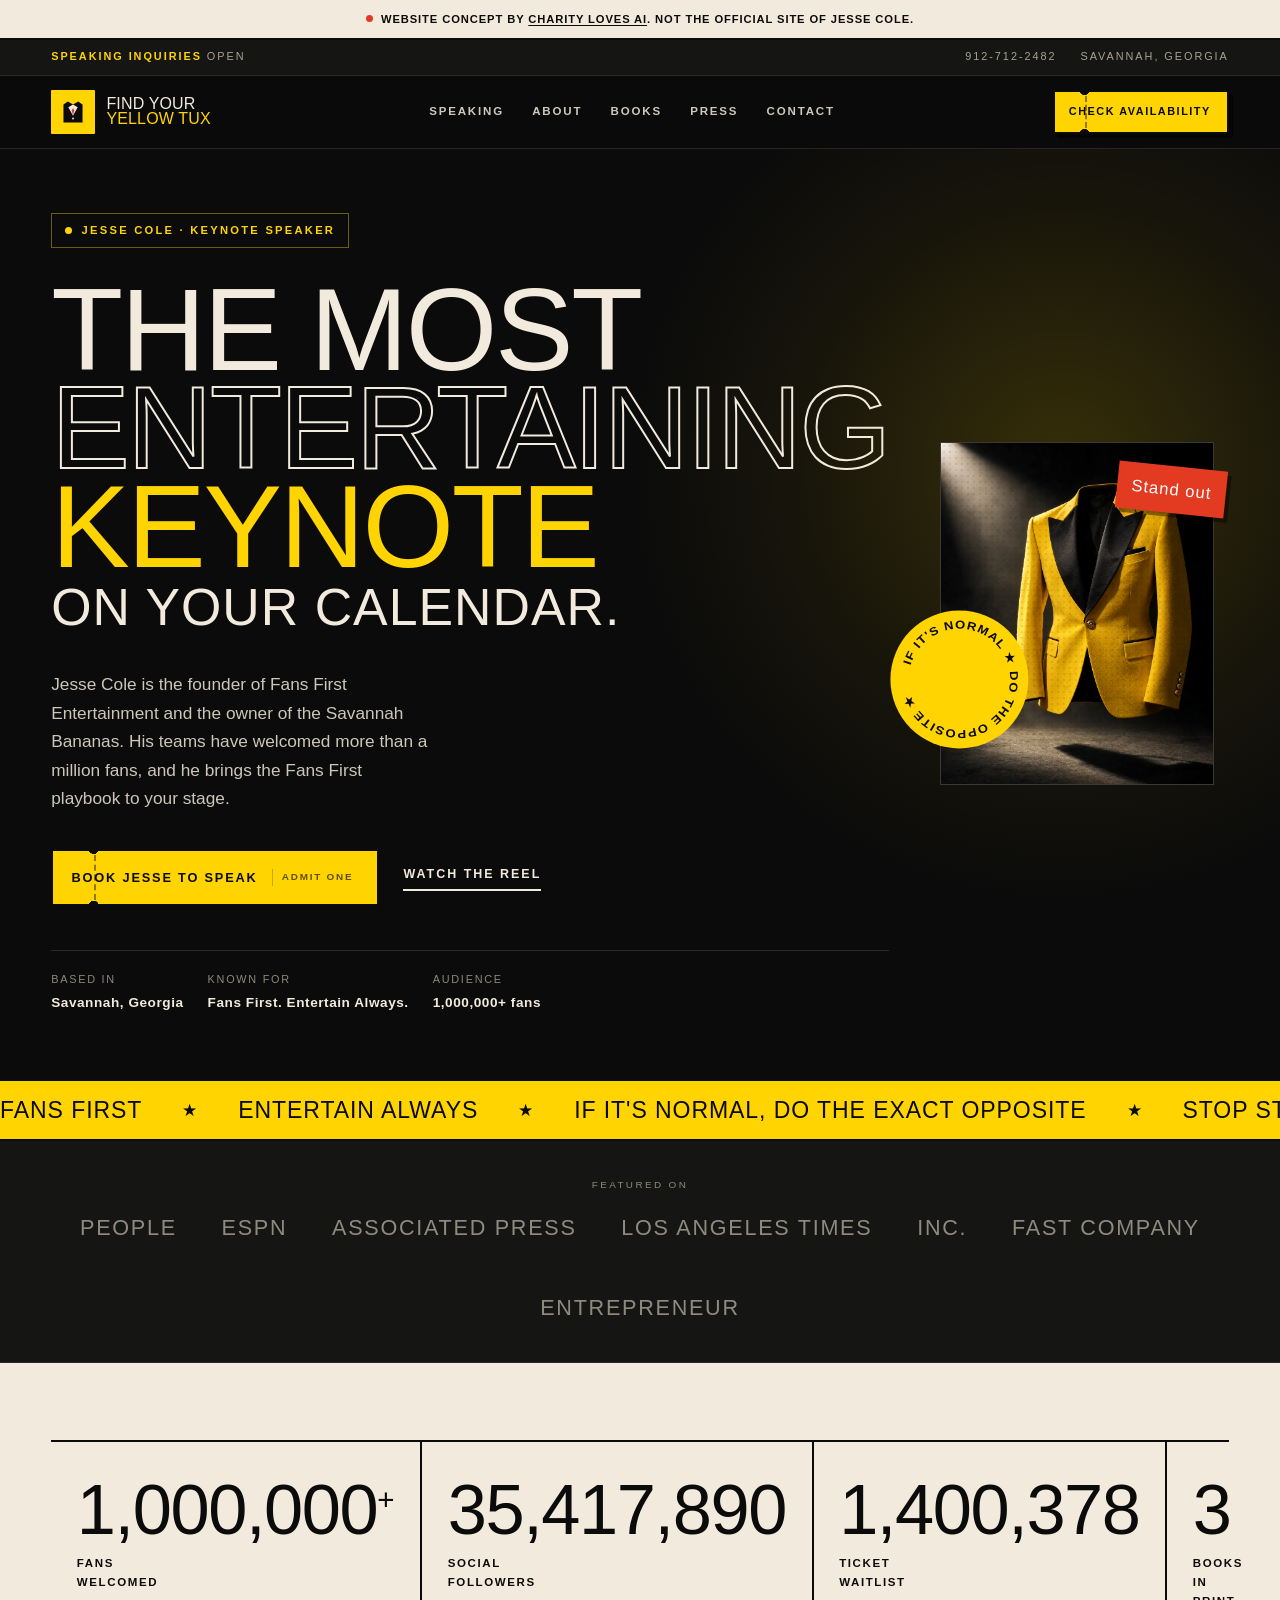
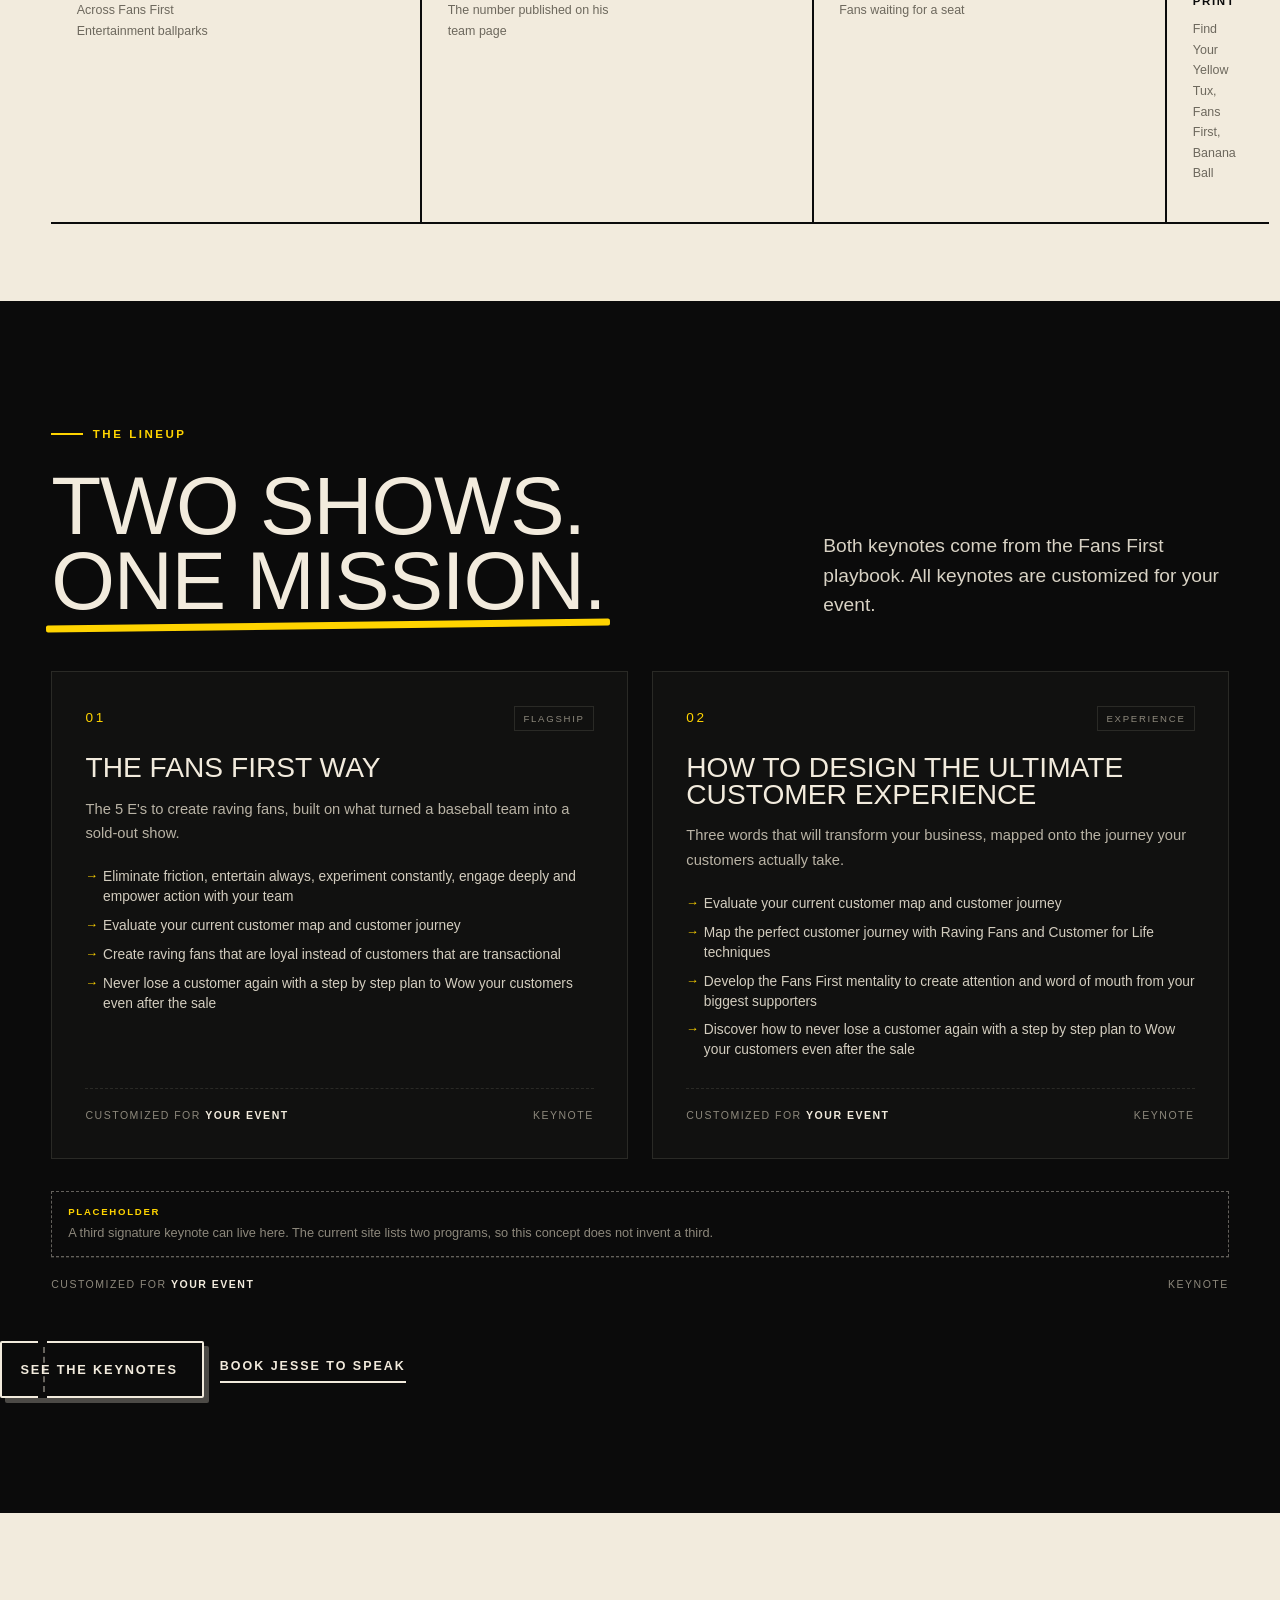
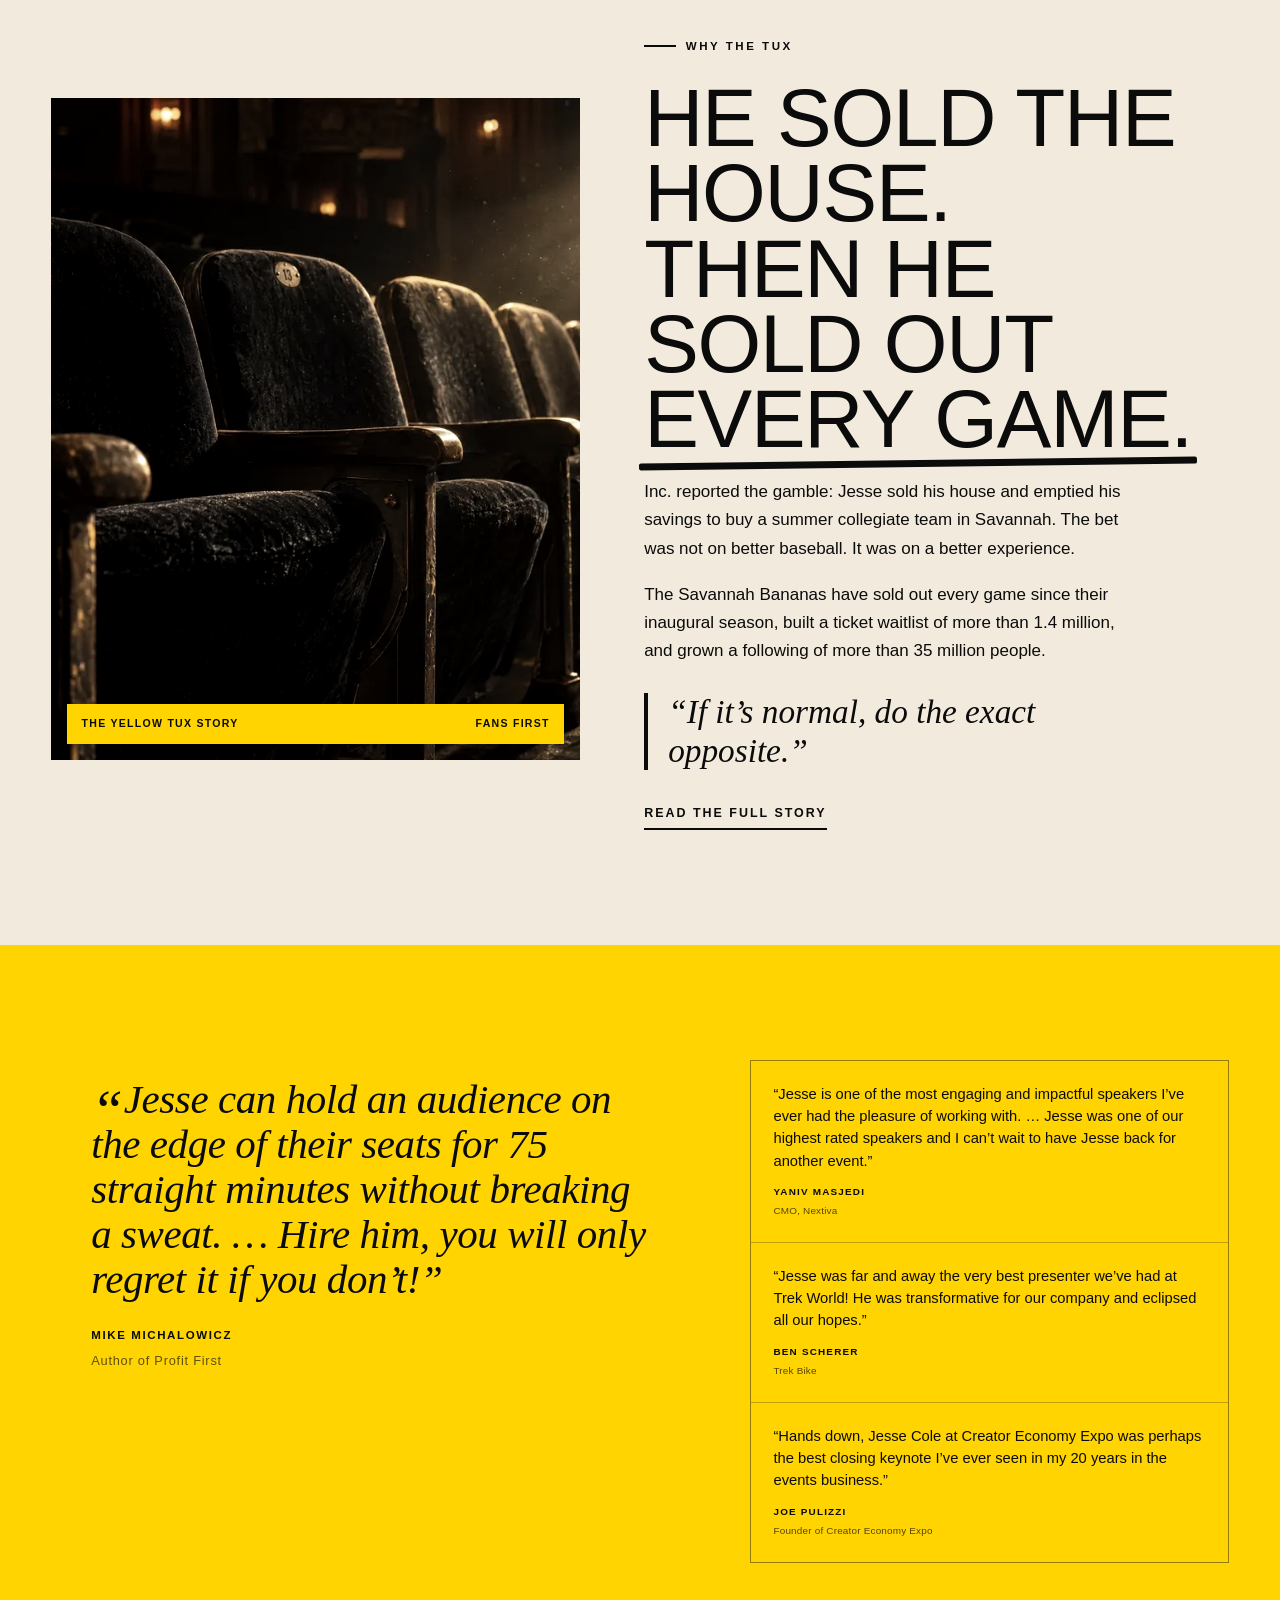
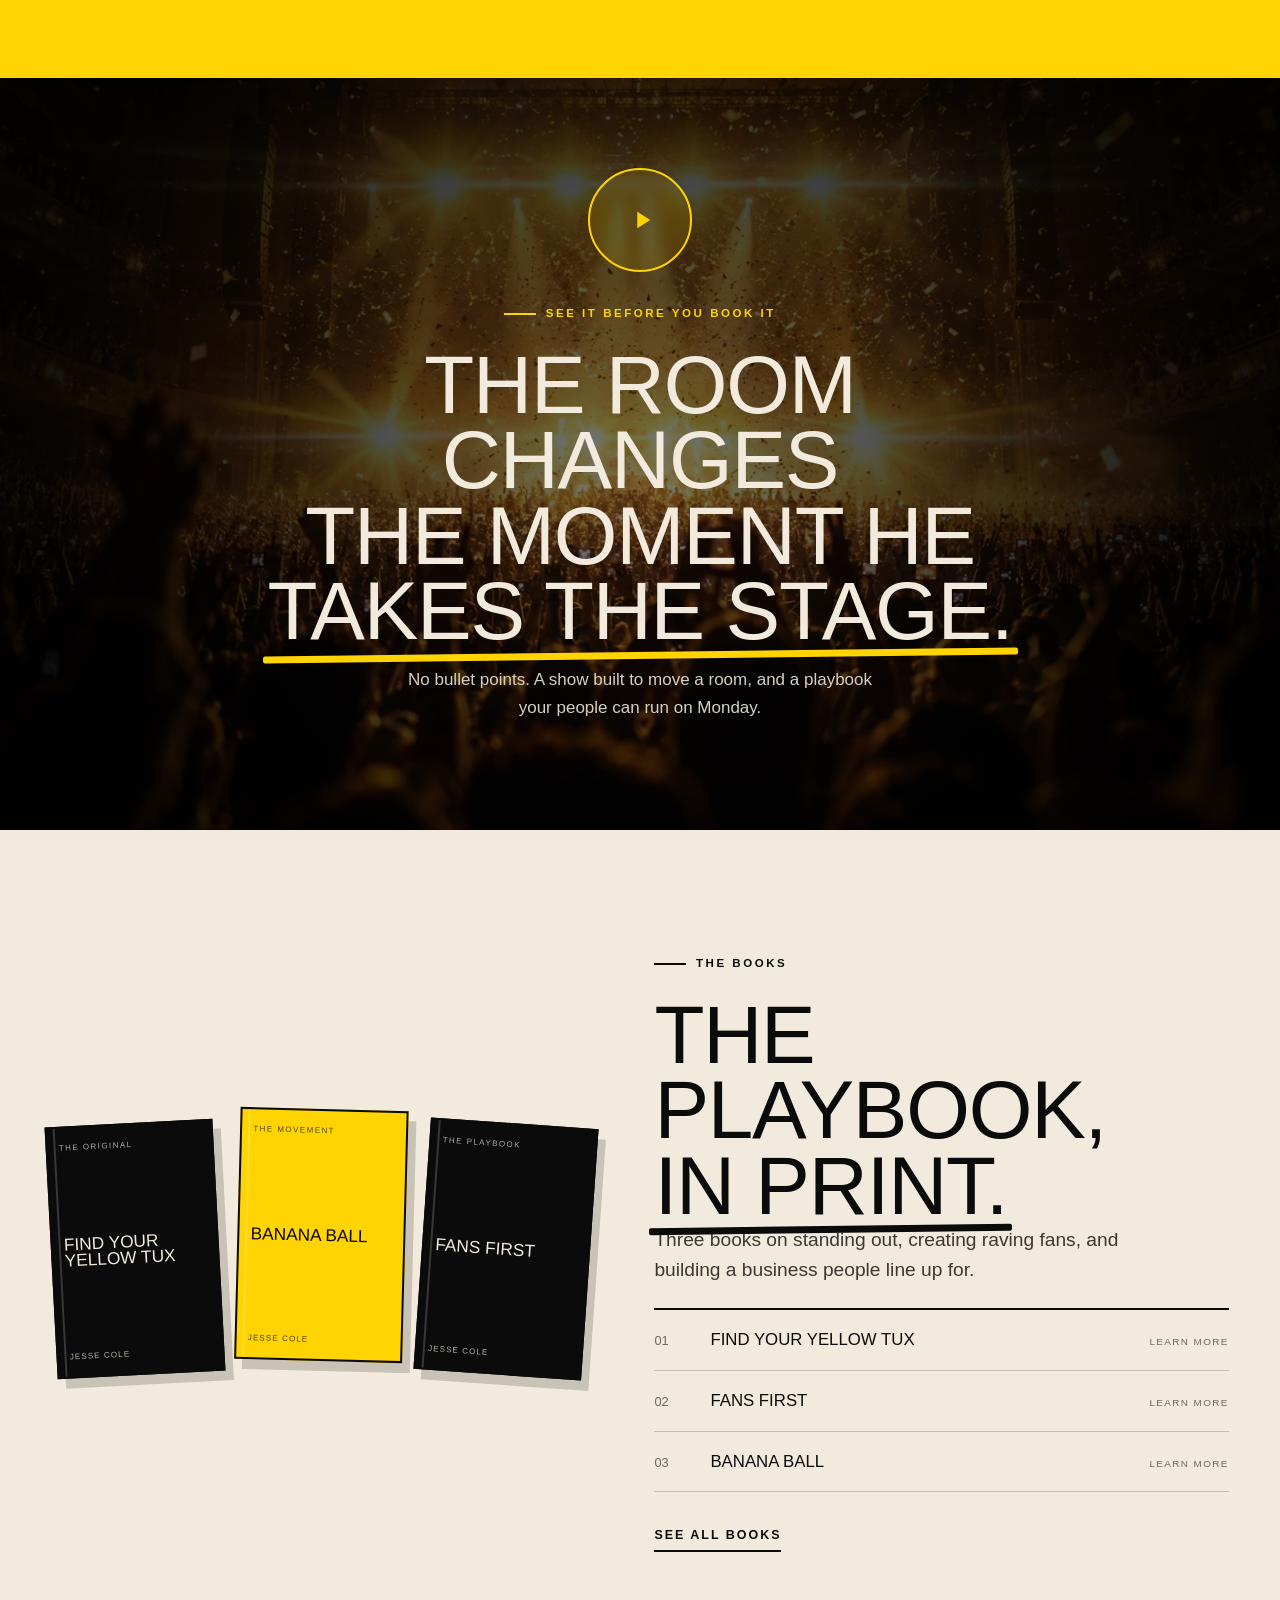
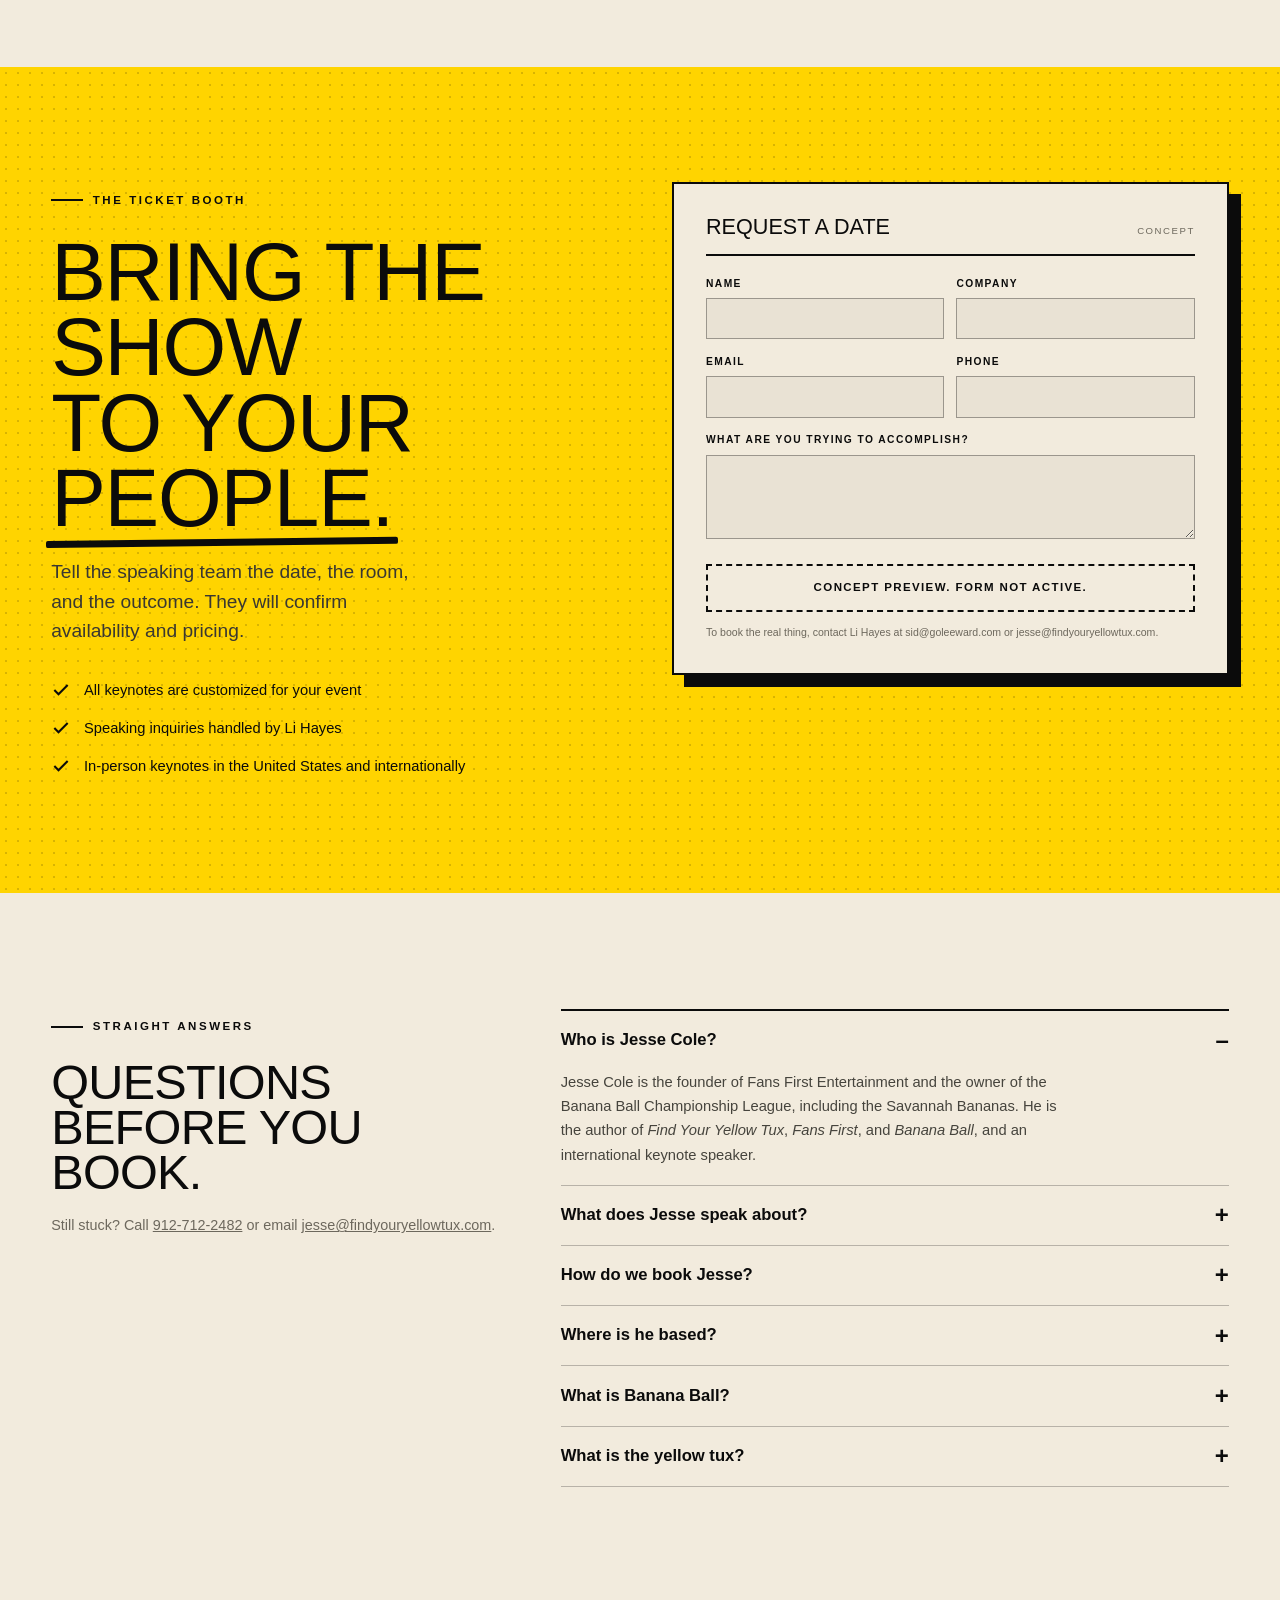
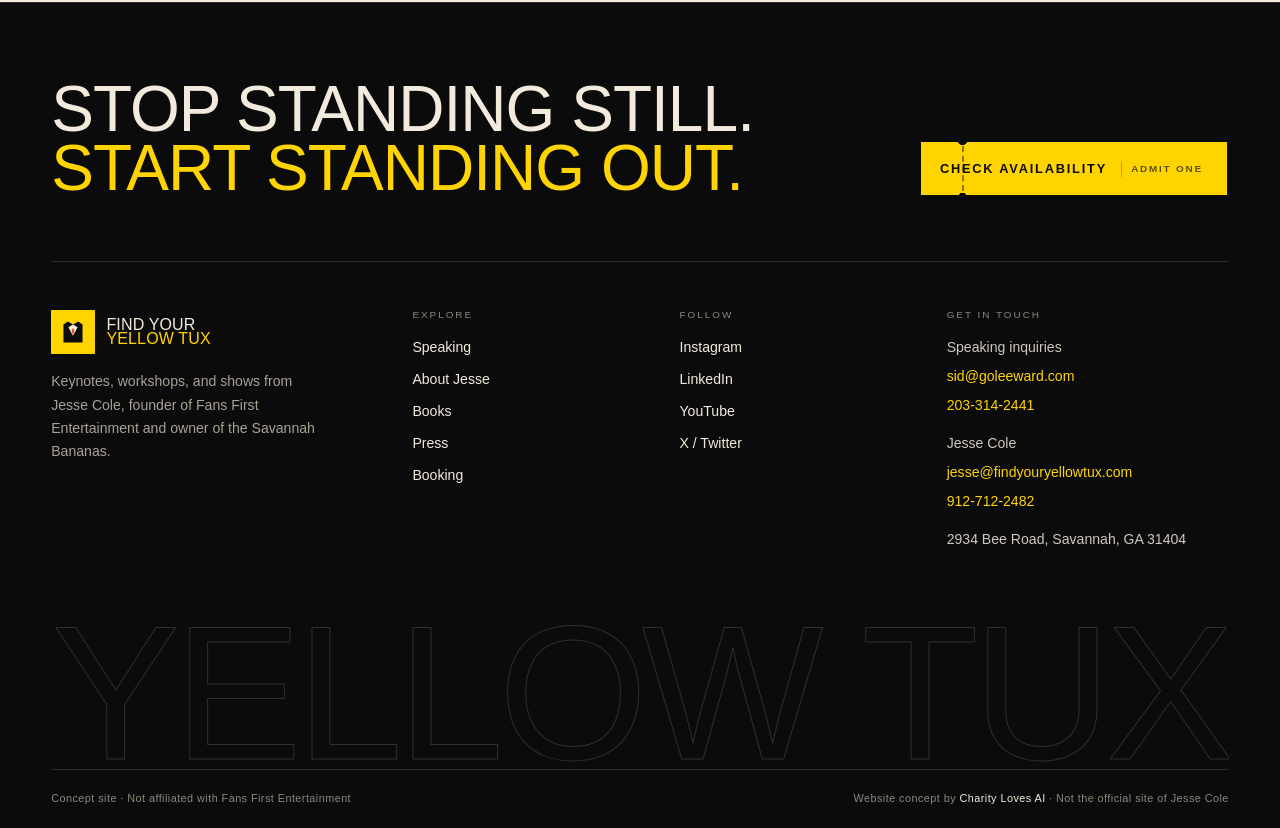
==== commit ed50c8e6: "Root-relative build for Cloudflare delivery" ====
--- a/index.html
+++ b/index.html
@@ -1,7 +1,6 @@
 <!DOCTYPE html>
 <html lang="en">
 <head>
-<base href="/yellowtux-concept/">
 <meta charset="utf-8">
 <meta name="viewport" content="width=device-width, initial-scale=1">
 <title>Find Your Yellow Tux · Website Concept</title>
@@ -27,13 +26,13 @@
 <meta name="twitter:description" content="Owner of the Savannah Bananas. Author of Find Your Yellow Tux. The keynote your people will talk about for years.">
 <meta name="twitter:image" content="https://charity-ai.github.io/yellowtux-concept/assets/og-image.jpg">
 
-<link rel="icon" href="assets/favicon.svg" type="image/svg+xml">
-<link rel="apple-touch-icon" href="assets/favicon.svg">
+<link rel="icon" href="/assets/favicon.svg" type="image/svg+xml">
+<link rel="apple-touch-icon" href="/assets/favicon.svg">
 <link rel="preconnect" href="https://fonts.googleapis.com">
 <link rel="preconnect" href="https://fonts.gstatic.com" crossorigin>
-<link rel="preload" as="image" href="assets/img/hero-tux.webp" fetchpriority="high">
+<link rel="preload" as="image" href="/assets/img/hero-tux.webp" fetchpriority="high">
 <link href="https://fonts.googleapis.com/css2?family=Anton&family=Instrument+Serif:ital@0;1&family=Inter+Tight:wght@400;500;600;700;800&display=swap" rel="stylesheet">
-<link rel="stylesheet" href="assets/css/style.css">
+<link rel="stylesheet" href="/assets/css/style.css">
 <noscript><style>[data-reveal]{opacity:1 !important;transform:none !important}</style></noscript>
 
 
@@ -201,7 +200,7 @@
 
 <header class="site-header" id="site-header">
   <div class="wrap nav">
-    <a class="brand" href="./" aria-label="Find Your Yellow Tux home">
+    <a class="brand" href="/" aria-label="Find Your Yellow Tux home">
       <span class="brand__mark" aria-hidden="true">
         <svg viewBox="0 0 24 24" fill="none" xmlns="http://www.w3.org/2000/svg">
           <path d="M7.2 2.2 12 5.1l4.8-2.9 4 2.8v16.8H3.2V5l4-2.8Z" fill="#0b0b0b"/>
@@ -214,15 +213,15 @@
     </a>
 
     <nav class="nav__links" aria-label="Primary">
-      <a href="speaking/">Speaking</a>
-      <a href="about/">About</a>
-      <a href="about/#books">Books</a>
-      <a href="about/#press">Press</a>
-      <a href="book/">Contact</a>
+      <a href="/speaking/">Speaking</a>
+      <a href="/about/">About</a>
+      <a href="/about/#books">Books</a>
+      <a href="/about/#press">Press</a>
+      <a href="/book/">Contact</a>
     </nav>
 
     <div class="nav__cta">
-      <a class="btn" href="book/"><span>Check availability</span><span class="btn__tag">Admit one</span></a>
+      <a class="btn" href="/book/"><span>Check availability</span><span class="btn__tag">Admit one</span></a>
       <button class="burger" type="button" aria-label="Open menu" aria-expanded="false" aria-controls="mobile-menu">
         <span></span>
       </button>
@@ -236,13 +235,13 @@
     <button class="mobile-menu__close" type="button" aria-label="Close menu">&times;</button>
   </div>
   <nav aria-label="Mobile">
-    <a href="speaking/">Speaking <em>01</em></a>
-    <a href="about/">About <em>02</em></a>
-    <a href="about/#books">Books <em>03</em></a>
-    <a href="about/#press">Press <em>04</em></a>
-    <a href="book/">Contact <em>05</em></a>
+    <a href="/speaking/">Speaking <em>01</em></a>
+    <a href="/about/">About <em>02</em></a>
+    <a href="/about/#books">Books <em>03</em></a>
+    <a href="/about/#press">Press <em>04</em></a>
+    <a href="/book/">Contact <em>05</em></a>
   </nav>
-  <a class="btn" href="book/"><span>Check availability</span></a>
+  <a class="btn" href="/book/"><span>Check availability</span></a>
 </div>
 
 <main id="main">
@@ -259,7 +258,7 @@
         </h1>
         <p class="hero__sub">Jesse Cole is the founder of Fans First Entertainment and the owner of the Savannah Bananas. His teams have welcomed more than a million fans, and he brings the Fans First playbook to your stage.</p>
         <div class="hero__actions">
-          <a class="btn" href="book/"><span>Book Jesse to speak</span><span class="btn__tag">Admit one</span></a>
+          <a class="btn" href="/book/"><span>Book Jesse to speak</span><span class="btn__tag">Admit one</span></a>
           <a class="link-arrow" href="#reel">Watch the reel</a>
         </div>
         <div class="hero__meta">
@@ -271,7 +270,7 @@
 
       <div class="hero__visual">
         <div class="hero__frame">
-          <img src="assets/img/hero-tux.webp" alt="A tailored yellow tuxedo jacket with black satin lapels under a single spotlight" width="900" height="1125" fetchpriority="high" decoding="async">
+          <img src="/assets/img/hero-tux.webp" alt="A tailored yellow tuxedo jacket with black satin lapels under a single spotlight" width="900" height="1125" fetchpriority="high" decoding="async">
         </div>
         <div class="hero__tag">Stand out</div>
         <svg class="hero__stamp" viewBox="0 0 100 100" aria-hidden="true">
@@ -386,8 +385,8 @@
       </div>
 
       <div style="margin-top:clamp(2rem,4vw,3rem);display:flex;gap:1rem;flex-wrap:wrap;align-items:center">
-        <a class="btn btn--ghost" href="speaking/"><span>See the keynotes</span></a>
-        <a class="link-arrow" href="book/">Book Jesse to speak</a>
+        <a class="btn btn--ghost" href="/speaking/"><span>See the keynotes</span></a>
+        <a class="link-arrow" href="/book/">Book Jesse to speak</a>
       </div>
     </div>
   </section>
@@ -396,7 +395,7 @@
   <section class="section section--bone" id="story">
     <div class="wrap story__grid">
       <div class="story__media" data-reveal>
-        <img src="assets/img/theater-seats.webp" alt="Empty velvet theater seats lit by a single warm spotlight" width="1200" height="800" loading="lazy" decoding="async">
+        <img src="/assets/img/theater-seats.webp" alt="Empty velvet theater seats lit by a single warm spotlight" width="1200" height="800" loading="lazy" decoding="async">
         <div class="story__caption"><span>The Yellow Tux Story</span><span>Fans First</span></div>
       </div>
       <div class="story__body" data-reveal style="--d:.1s">
@@ -405,7 +404,7 @@
         <p>Inc. reported the gamble: Jesse sold his house and emptied his savings to buy a summer collegiate team in Savannah. The bet was not on better baseball. It was on a better experience.</p>
         <p>The Savannah Bananas have sold out every game since their inaugural season, built a ticket waitlist of more than 1.4 million, and grown a following of more than 35 million people.</p>
         <blockquote class="story__quote">&ldquo;If it&rsquo;s normal, do the exact opposite.&rdquo;</blockquote>
-        <a class="link-arrow" href="about/">Read the full story</a>
+        <a class="link-arrow" href="/about/">Read the full story</a>
       </div>
     </div>
   </section>
@@ -441,7 +440,7 @@
   <!-- REEL -->
   <section class="reel" id="reel">
     <div class="reel__bg">
-      <img src="assets/img/crowd.webp" alt="A sold-out theater audience with hands raised under yellow stage lights" width="1800" height="772" loading="lazy" decoding="async">
+      <img src="/assets/img/crowd.webp" alt="A sold-out theater audience with hands raised under yellow stage lights" width="1800" height="772" loading="lazy" decoding="async">
     </div>
     <div class="reel__in" data-reveal>
       <a class="reel__play" href="https://www.youtube.com/channel/UCasNOOUN7FbQXBUsfZD4Y_Q" target="_blank" rel="noopener" aria-label="Watch Jesse Cole's speaking reel on YouTube">
@@ -482,7 +481,7 @@
           <li><a href="https://findyouryellowtux.com/books/fans-first/" target="_blank" rel="noopener"><span>02</span><b>Fans First</b><em>Learn more</em></a></li>
           <li><a href="https://findyouryellowtux.com/books/banana-ball/" target="_blank" rel="noopener"><span>03</span><b>Banana Ball</b><em>Learn more</em></a></li>
         </ul>
-        <div style="margin-top:1.75rem"><a class="link-arrow" href="about/#books">See all books</a></div>
+        <div style="margin-top:1.75rem"><a class="link-arrow" href="/about/#books">See all books</a></div>
       </div>
     </div>
   </section>
@@ -583,12 +582,12 @@
   <div class="wrap">
     <div class="footer__cta">
       <h2 class="display h-lg">Stop standing still.<br><span style="color:var(--yellow)">Start standing out.</span></h2>
-      <a class="btn" href="book/"><span>Check availability</span><span class="btn__tag">Admit one</span></a>
+      <a class="btn" href="/book/"><span>Check availability</span><span class="btn__tag">Admit one</span></a>
     </div>
 
     <div class="footer__grid">
       <div class="footer__brand">
-        <a class="brand" href="./" style="margin-bottom:1rem">
+        <a class="brand" href="/" style="margin-bottom:1rem">
           <span class="brand__mark" aria-hidden="true">
             <svg viewBox="0 0 24 24" fill="none" xmlns="http://www.w3.org/2000/svg">
               <path d="M7.2 2.2 12 5.1l4.8-2.9 4 2.8v16.8H3.2V5l4-2.8Z" fill="#0b0b0b"/>
@@ -604,11 +603,11 @@
       <div>
         <h4>Explore</h4>
         <ul>
-          <li><a href="speaking/">Speaking</a></li>
-          <li><a href="about/">About Jesse</a></li>
-          <li><a href="about/#books">Books</a></li>
-          <li><a href="about/#press">Press</a></li>
-          <li><a href="book/">Booking</a></li>
+          <li><a href="/speaking/">Speaking</a></li>
+          <li><a href="/about/">About Jesse</a></li>
+          <li><a href="/about/#books">Books</a></li>
+          <li><a href="/about/#press">Press</a></li>
+          <li><a href="/book/">Booking</a></li>
         </ul>
       </div>
 
@@ -645,6 +644,6 @@
   </div>
 </footer>
 
-<script src="assets/js/main.js" defer></script>
+<script src="/assets/js/main.js" defer></script>
 </body>
 </html>
